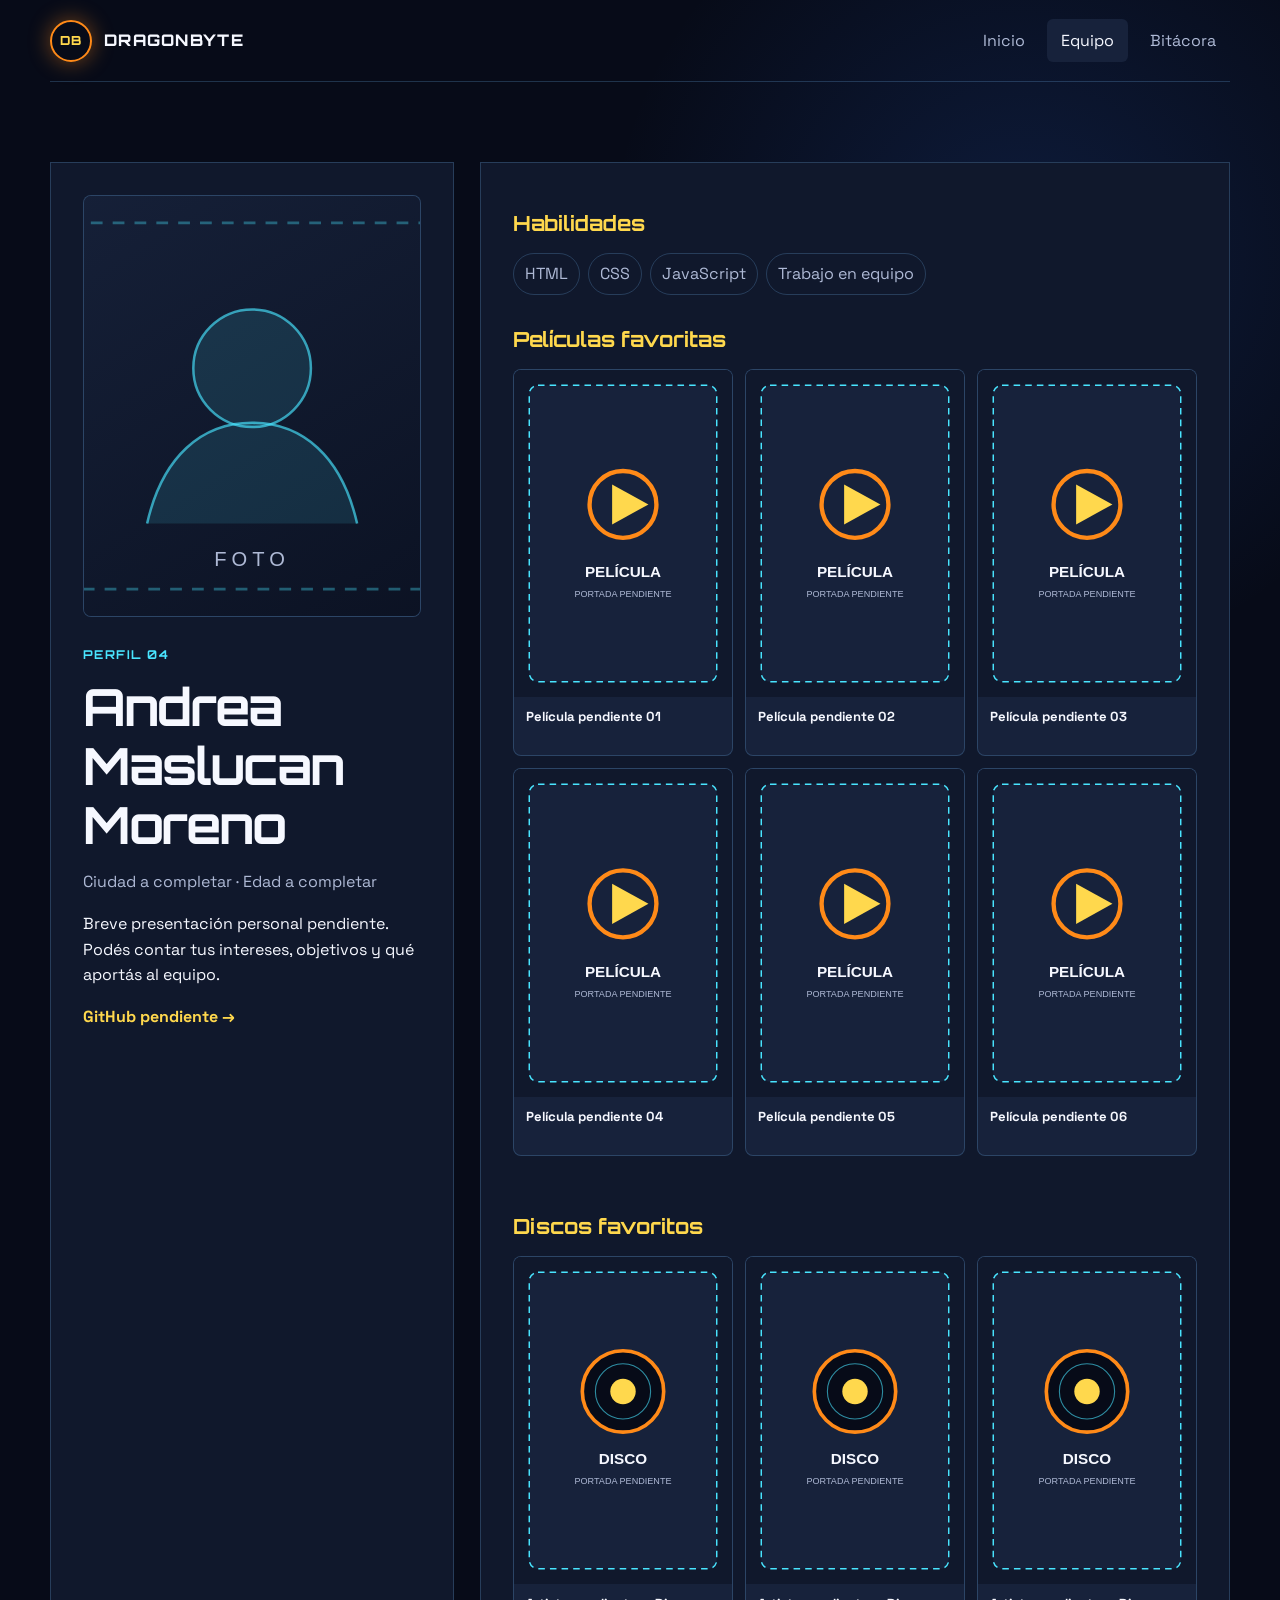
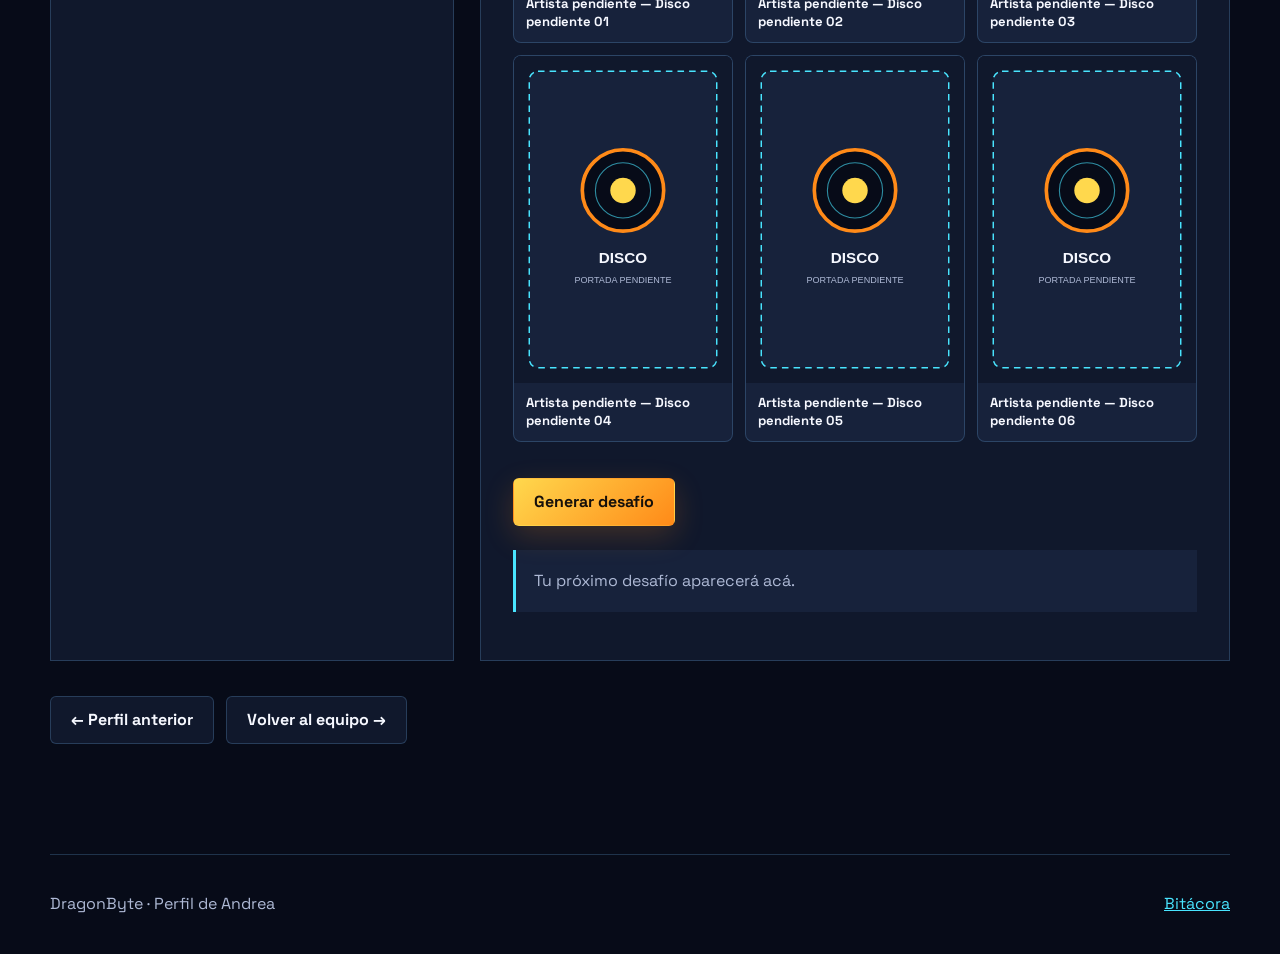
==== andrea-maslucan-moreno.html @ 55ab6094 "unificación de diseño de los perfiles, transformación de fotos de perfil en el index entre foto y av" ====
<!doctype html>
<html lang="es">
  <head>
    <meta charset="UTF-8">
    <meta name="viewport" content="width=device-width, initial-scale=1.0">
    <meta name="description" content="Perfil de Andrea Maslucan Moreno, integrante de DragonByte.">
    <title>DragonByte | Andrea Maslucan Moreno</title>
    <link rel="preconnect" href="https://fonts.googleapis.com">
    <link rel="preconnect" href="https://fonts.gstatic.com" crossorigin>
    <link
      href="https://fonts.googleapis.com/css2?family=Orbitron:wght@500;700;800&family=Space+Grotesk:wght@400;500;600;700&display=swap"
      rel="stylesheet"
    >
    <link rel="stylesheet" href="css/styles.css?v=10">
    <script src="js/main.js" defer></script>
    <script src="js/perfiles.js" defer></script>
  </head>
  <body>
    <header class="site-header">
      <a class="brand" href="index.html">
        <span class="brand-mark">DB</span>
        <span>DRAGONBYTE</span>
      </a>
      <button class="menu-toggle" type="button" aria-expanded="false" aria-controls="main-menu">Menú</button>
      <nav id="main-menu" class="main-nav">
        <a href="index.html">Inicio</a>
        <a class="is-active" href="index.html#equipo">Equipo</a>
        <a href="bitacora.html">Bitácora</a>
      </nav>
    </header>

    <main class="inner-main">
      <div class="profile-shell">
        <section class="profile-card">
          <div class="member-photo profile-photo">
            <img src="img/avatar-placeholder.svg" alt="Foto provisoria de Andrea Maslucan Moreno">
          </div>
          <p class="eyebrow">PERFIL 04</p>
          <h1>Andrea Maslucan Moreno</h1>
          <p class="profile-meta">Ciudad a completar · Edad a completar</p>
          <p>Breve presentación personal pendiente. Podés contar tus intereses, objetivos y qué aportás al equipo.</p>
          <a class="text-link" href="#">GitHub pendiente →</a>
        </section>
        <section class="profile-details">
          <h2>Habilidades</h2>
          <ul class="chip-list">
            <li>HTML</li>
            <li>CSS</li>
            <li>JavaScript</li>
            <li>Trabajo en equipo</li>
          </ul>
          <div class="favorites">
            <div>
              <h2>Películas favoritas</h2>
              <div class="media-grid">
                <article class="media-card">
                  <img src="img/peliculas/placeholder-pelicula.svg" alt="Portada provisoria de la película 01 de Andrea" loading="lazy">
                  <h3>Película pendiente 01</h3>
                </article>
                <article class="media-card">
                  <img src="img/peliculas/placeholder-pelicula.svg" alt="Portada provisoria de la película 02 de Andrea" loading="lazy">
                  <h3>Película pendiente 02</h3>
                </article>
                <article class="media-card">
                  <img src="img/peliculas/placeholder-pelicula.svg" alt="Portada provisoria de la película 03 de Andrea" loading="lazy">
                  <h3>Película pendiente 03</h3>
                </article>
                <article class="media-card">
                  <img src="img/peliculas/placeholder-pelicula.svg" alt="Portada provisoria de la película 04 de Andrea" loading="lazy">
                  <h3>Película pendiente 04</h3>
                </article>
                <article class="media-card">
                  <img src="img/peliculas/placeholder-pelicula.svg" alt="Portada provisoria de la película 05 de Andrea" loading="lazy">
                  <h3>Película pendiente 05</h3>
                </article>
                <article class="media-card">
                  <img src="img/peliculas/placeholder-pelicula.svg" alt="Portada provisoria de la película 06 de Andrea" loading="lazy">
                  <h3>Película pendiente 06</h3>
                </article>
              </div>
            </div>
            <div>
              <h2>Discos favoritos</h2>
              <div class="media-grid">
                <article class="media-card">
                  <img src="img/albums/placeholder-album.svg" alt="Portada provisoria del disco 01 de Andrea" loading="lazy">
                  <h3>Artista pendiente — Disco pendiente 01</h3>
                </article>
                <article class="media-card">
                  <img src="img/albums/placeholder-album.svg" alt="Portada provisoria del disco 02 de Andrea" loading="lazy">
                  <h3>Artista pendiente — Disco pendiente 02</h3>
                </article>
                <article class="media-card">
                  <img src="img/albums/placeholder-album.svg" alt="Portada provisoria del disco 03 de Andrea" loading="lazy">
                  <h3>Artista pendiente — Disco pendiente 03</h3>
                </article>
                <article class="media-card">
                  <img src="img/albums/placeholder-album.svg" alt="Portada provisoria del disco 04 de Andrea" loading="lazy">
                  <h3>Artista pendiente — Disco pendiente 04</h3>
                </article>
                <article class="media-card">
                  <img src="img/albums/placeholder-album.svg" alt="Portada provisoria del disco 05 de Andrea" loading="lazy">
                  <h3>Artista pendiente — Disco pendiente 05</h3>
                </article>
                <article class="media-card">
                  <img src="img/albums/placeholder-album.svg" alt="Portada provisoria del disco 06 de Andrea" loading="lazy">
                  <h3>Artista pendiente — Disco pendiente 06</h3>
                </article>
              </div>
            </div>
          </div>
          <button id="challenge-button" class="button button-primary" type="button">Generar desafío</button>
          <p id="challenge-result" class="challenge" aria-live="polite">Tu próximo desafío aparecerá acá.</p>
        </section>
      </div>
      <div class="page-actions">
        <a class="button button-secondary" href="ignacio-grosman.html">← Perfil anterior</a>
        <a class="button button-secondary" href="index.html#equipo">Volver al equipo →</a>
      </div>
    </main>

    <footer class="site-footer">
      <p>DragonByte · Perfil de Andrea</p>
      <a href="bitacora.html">Bitácora</a>
    </footer>
  </body>
</html>
---- css/styles.css ----
:root {
  --bg: #070b18;
  --surface: #10182c;
  --surface-2: #17223b;
  --text: #f6f8ff;
  --muted: #aeb9d5;
  --orange: #ff8a18;
  --yellow: #ffd84d;
  --cyan: #49e5ff;
  --border: rgba(120, 191, 255, .22);
  --shadow: 0 22px 70px rgba(0, 0, 0, .34);
  --display: "Orbitron", sans-serif;
  --body: "Space Grotesk", sans-serif;
}

* {
  box-sizing: border-box;
}

html {
  scroll-behavior: smooth;
}

body {
  margin: 0;
  min-width: 280px;
  background: radial-gradient(circle at 80% 10%, rgba(44, 104, 223, .18), transparent 26rem), var(--bg);
  color: var(--text);
  font-family: var(--body);
  line-height: 1.6;
}

a {
  color: inherit;
}

button {
  font: inherit;
}

.site-header, .site-footer {
  width: min(1180px, calc(100% - 32px));
  margin: auto;
  display: flex;
  align-items: center;
  justify-content: space-between;
}

.site-header {
  min-height: 82px;
  border-bottom: 1px solid var(--border);
}

.brand {
  display: flex;
  align-items: center;
  gap: 12px;
  color: var(--text);
  font-family: var(--display);
  font-weight: 800;
  text-decoration: none;
  letter-spacing: .08em;
}

.brand-mark {
  display: grid;
  place-items: center;
  width: 42px;
  aspect-ratio: 1;
  border: 2px solid var(--orange);
  border-radius: 50%;
  color: var(--yellow);
  box-shadow: 0 0 22px rgba(255, 138, 24, .45);
  font-size: .78rem;
}

.main-nav {
  display: flex;
  gap: 8px;
}

.main-nav a {
  padding: 9px 14px;
  color: var(--muted);
  text-decoration: none;
  border-radius: 6px;
}

.main-nav a:hover, .main-nav a.is-active {
  color: var(--text);
  background: var(--surface-2);
}

.menu-toggle {
  display: none;
  color: var(--text);
  border: 1px solid var(--border);
  background: var(--surface);
  padding: 8px 12px;
  border-radius: 6px;
}

.hero {
  width: min(1180px, calc(100% - 32px));
  min-height: 650px;
  margin: auto;
  display: grid;
  grid-template-columns: 1.15fr .85fr;
  align-items: center;
  gap: 50px;
}

.eyebrow, .role {
  margin: 0 0 12px;
  color: var(--cyan);
  font-family: var(--display);
  font-size: .76rem;
  font-weight: 700;
  letter-spacing: .12em;
  text-transform: uppercase;
}

h1, h2, h3 {
  font-family: var(--display);
  line-height: 1.15;
}

h1 {
  margin: 0;
  font-size: clamp(2.6rem, 7vw, 5.6rem);
  letter-spacing: -.04em;
}

h1 span {
  color: var(--orange);
  text-shadow: 0 0 32px rgba(255, 138, 24, .35);
}

.hero-lead {
  max-width: 650px;
  margin: 24px 0;
  color: var(--muted);
  font-size: 1.16rem;
}

.hero-actions, .page-actions {
  display: flex;
  flex-wrap: wrap;
  gap: 12px;
  align-items: center;
}

.button {
  display: inline-flex;
  min-height: 48px;
  align-items: center;
  justify-content: center;
  padding: 0 20px;
  border: 1px solid transparent;
  border-radius: 6px;
  font-weight: 700;
  text-decoration: none;
  cursor: pointer;
}

.button-primary {
  color: #16100b;
  background: linear-gradient(135deg, var(--yellow), var(--orange));
  box-shadow: 0 10px 30px rgba(255, 138, 24, .2);
}

.button-secondary {
  color: var(--text);
  border-color: var(--border);
  background: var(--surface);
}

.button:hover {
  transform: translateY(-2px);
}

.power-message {
  min-height: 26px;
  color: var(--muted);
}

.energy-core {
  position: relative;
  display: grid;
  place-items: center;
  width: 100%;
  min-width: 280px;
  max-width: 430px;
  aspect-ratio: 1;
  margin: auto;
  isolation: isolate;
}

.core {
  position: relative;
  z-index: 2;
  display: grid;
  place-items: center;
  width: clamp(132px, 42%, 180px);
  aspect-ratio: 1;
  overflow: hidden;
  border-radius: 50%;
  background:
    radial-gradient(circle at 32% 25%, rgba(255, 255, 225, .9), transparent 8%),
    radial-gradient(circle at 38% 32%, var(--yellow), var(--orange) 52%, #b83e04 82%, #702000);
  color: #361204;
  font-family: var(--display);
  font-size: clamp(2rem, 8vw, 3.75rem);
  font-weight: 800;
  line-height: 1;
  box-shadow:
    inset -16px -18px 30px rgba(104, 25, 0, .26),
    inset 8px 8px 20px rgba(255, 239, 132, .2),
    0 0 24px var(--orange),
    0 0 90px rgba(255, 138, 24, .48);
}

.core::before {
  position: absolute;
  inset: 8%;
  border: 1px solid rgba(255, 225, 104, .28);
  border-radius: 50%;
  background-image:
    linear-gradient(rgba(88, 30, 0, .07) 1px, transparent 1px),
    linear-gradient(90deg, rgba(88, 30, 0, .07) 1px, transparent 1px);
  background-size: 16px 16px;
  content: "";
  mask-image: radial-gradient(circle, #000 45%, transparent 82%);
}

.core::after {
  position: absolute;
  inset: 0;
  border: 2px solid rgba(255, 210, 70, .5);
  border-radius: 50%;
  content: "";
}

.core-label {
  position: relative;
  z-index: 4;
  display: block;
  line-height: 1;
  text-shadow: 0 1px 0 rgba(255, 221, 92, .32);
}

.core-node {
  position: absolute;
  z-index: 3;
  width: 11px;
  height: 11px;
  background: #ffe15b;
  clip-path: polygon(50% 0%, 61% 35%, 98% 35%, 68% 57%, 79% 94%, 50% 72%, 21% 94%, 32% 57%, 2% 35%, 39% 35%);
  filter: drop-shadow(0 0 3px rgba(255, 230, 102, .9));
}

.core-node-one {
  top: 22%;
  left: 50%;
}

.core-node-two {
  top: 38%;
  left: 23%;
}

.core-node-three {
  top: 38%;
  right: 20%;
}

.core-node-four {
  bottom: 20%;
  left: 31%;
}

.core-node-five {
  right: 29%;
  bottom: 18%;
}

.orbit {
  position: absolute;
  border: 1px solid rgba(73, 229, 255, .38);
  border-radius: 50%;
  box-shadow: inset 0 0 18px rgba(73, 229, 255, .035);
  opacity: .65;
}

.orbit-one {
  inset: 12%;
}

.spark {
  position: absolute;
  width: 7px;
  height: 7px;
  border-radius: 50%;
  background: var(--cyan);
  box-shadow: 0 0 15px var(--cyan);
}

.spark-one {
  top: 15%;
  right: 23%;
}

.spark-two {
  bottom: 20%;
  left: 16%;
}

.spark-three {
  top: 50%;
  right: 5%;
}

body.powered .energy-core {
  animation: pulse 1.4s ease-in-out infinite alternate;
}

body.powered {
  --cyan: #91f7ff;
}

.section, .inner-main {
  width: min(1180px, calc(100% - 32px));
  margin: auto;
}

.section {
  padding: 100px 0;
}

.section-heading {
  max-width: 720px;
  margin-bottom: 40px;
}

.section-heading h2, .mission h2, .page-intro h1 {
  margin: 0 0 14px;
  font-size: clamp(2rem, 5vw, 3.5rem);
}

.section-heading > p:last-child, .mission > p, .page-intro > p:last-child {
  color: var(--muted);
}

.team-grid {
  display: grid;
  grid-template-columns: repeat(4, 1fr);
  gap: 18px;
}

.member-card {
  display: flex;
  flex-direction: column;
  height: 100%;
  padding: 24px;
  border: 1px solid var(--border);
  border-radius: 12px;
  background: linear-gradient(145deg, rgba(23, 34, 59, .9), rgba(12, 18, 34, .9));
  box-shadow: var(--shadow);
}

.member-card:hover {
  border-color: var(--orange);
  transform: translateY(-5px);
}

.member-card h3 {
  min-height: 52px;
}

.member-card > p:not(.role) {
  color: var(--muted);
}

.member-card .card-link {
  margin-top: auto;
}

.member-photo {
  position: relative;
  width: 100%;
  aspect-ratio: 4 / 5;
  flex: 0 0 auto;
  margin-bottom: 22px;
  overflow: hidden;
  border: 1px solid var(--border);
  border-radius: 8px;
  background: var(--surface-2);
}

.member-photo img {
  position: absolute;
  inset: 0;
  display: block;
  width: 100%;
  height: 100%;
  object-fit: cover;
  object-position: center;
}

.member-photo-transform {
  padding: 0;
  color: var(--text);
  font: inherit;
  text-align: left;
  cursor: pointer;
  isolation: isolate;
  transition: border-color .25s ease, box-shadow .25s ease, transform .25s ease;
}

.member-photo-transform:hover,
.member-photo-transform:focus-visible {
  border-color: var(--cyan);
  box-shadow: 0 0 0 2px rgba(73, 229, 255, .18), 0 0 28px rgba(73, 229, 255, .18);
  transform: translateY(-2px);
}

.member-photo-transform:focus-visible {
  outline: 2px solid var(--yellow);
  outline-offset: 3px;
}

.member-photo-transform img {
  transition: opacity .55s ease, transform .7s cubic-bezier(.2, .8, .2, 1), filter .55s ease;
}

.member-photo-transform .portrait-base {
  object-position: center 38%;
}

.member-photo-transform .portrait-transformed {
  object-position: center 44%;
  opacity: 0;
  transform: scale(1.08);
  filter: brightness(1.25) saturate(1.2);
}

.member-photo-transform::before,
.member-photo-transform::after {
  position: absolute;
  z-index: 2;
  content: "";
  pointer-events: none;
  opacity: 0;
}

.member-photo-transform::before {
  inset: -18%;
  background:
    radial-gradient(ellipse at center, transparent 45%, rgba(255, 216, 77, .24) 58%, transparent 72%),
    conic-gradient(from 20deg, transparent, rgba(73, 229, 255, .38), transparent 18%, rgba(255, 138, 24, .5), transparent 38%);
  mix-blend-mode: screen;
}

.member-photo-transform::after {
  inset: 0;
  border: 2px solid rgba(255, 216, 77, .8);
  box-shadow: inset 0 0 24px rgba(255, 216, 77, .42), 0 0 24px rgba(255, 138, 24, .52);
}

.member-photo-transform.is-transformed .portrait-base {
  opacity: 0;
  transform: scale(.96);
}

.member-photo-transform.is-transformed .portrait-transformed {
  opacity: 1;
  transform: scale(1);
  filter: none;
}

.member-photo-transform.is-transformed::before {
  opacity: 1;
  animation: aura-flow 2.8s linear infinite;
}

.member-photo-transform.is-transformed::after {
  opacity: 1;
  animation: aura-pulse 1.35s ease-in-out infinite alternate;
}

.transform-hint {
  position: absolute;
  right: 10px;
  bottom: 10px;
  z-index: 3;
  padding: 5px 9px;
  border: 1px solid rgba(73, 229, 255, .6);
  border-radius: 999px;
  background: rgba(7, 11, 24, .82);
  color: var(--cyan);
  font: 700 .66rem var(--display);
  letter-spacing: .04em;
  text-transform: uppercase;
  backdrop-filter: blur(5px);
}

.avatar {
  display: grid;
  place-items: center;
  width: 74px;
  aspect-ratio: 1;
  margin-bottom: 22px;
  border: 1px solid var(--cyan);
  border-radius: 50%;
  background: rgba(73, 229, 255, .08);
  color: var(--cyan);
  font: 700 1.25rem var(--display);
}

.card-link, .text-link {
  color: var(--yellow);
  font-weight: 700;
  text-decoration: none;
}

.mission {
  margin-bottom: 100px;
  padding: 54px;
  border-left: 4px solid var(--orange);
  background: var(--surface);
}

.mission p {
  max-width: 760px;
}

.site-footer {
  min-height: 100px;
  border-top: 1px solid var(--border);
  color: var(--muted);
}

.site-footer a {
  color: var(--cyan);
}

.inner-main {
  padding: 80px 0 110px;
}

.page-intro {
  max-width: 850px;
  margin-bottom: 65px;
}

.timeline {
  display: grid;
  gap: 22px;
}

.log-entry {
  display: grid;
  grid-template-columns: 110px 1fr;
  gap: 24px;
  padding: 30px;
  border: 1px solid var(--border);
  background: var(--surface);
}

.log-entry h2 {
  margin-top: 0;
}

.log-entry h3 {
  color: var(--yellow);
  font-size: .95rem;
}

.log-entry p {
  color: var(--muted);
}

.log-date span {
  display: block;
  color: var(--orange);
  font: 800 2.5rem var(--display);
}

.log-date small {
  color: var(--cyan);
}

.is-placeholder {
  opacity: .68;
}

.page-actions {
  margin-top: 35px;
}

.profile-shell {
  display: grid;
  grid-template-columns: .7fr 1.3fr;
  gap: 26px;
}

.profile-card, .profile-details {
  padding: 32px;
  border: 1px solid var(--border);
  background: var(--surface);
}

.profile-card .profile-photo {
  margin-bottom: 28px;
}

.profile-card .profile-photo-glaucia {
  aspect-ratio: 3 / 4;
}

.profile-photo-glaucia img {
  object-position: center top;
}

.profile-card h1 {
  font-size: clamp(2rem, 4vw, 3.4rem);
}

.profile-meta {
  color: var(--muted);
}

.profile-details h2 {
  font-size: 1.3rem;
  color: var(--yellow);
}

.chip-list {
  display: flex;
  flex-wrap: wrap;
  gap: 8px;
  padding: 0;
  list-style: none;
}

.chip-list li {
  padding: 7px 11px;
  border: 1px solid var(--border);
  border-radius: 999px;
  color: var(--muted);
}

.favorites {
  display: grid;
  grid-template-columns: 1fr;
  gap: 42px;
}

.favorites ul {
  color: var(--muted);
  padding-left: 20px;
}

.media-grid {
  display: grid;
  grid-template-columns: repeat(3, minmax(0, 1fr));
  gap: 12px;
}

.profile-details #challenge-button {
  margin-top: 36px;
}

.media-card {
  overflow: hidden;
  border: 1px solid var(--border);
  border-radius: 8px;
  background: var(--surface-2);
}

.media-card img {
  display: block;
  width: 100%;
  aspect-ratio: 2 / 3;
  object-fit: cover;
  background: var(--surface);
}

.media-card h3 {
  min-height: 58px;
  margin: 0;
  padding: 11px 12px;
  color: var(--text);
  font-family: var(--body);
  font-size: .82rem;
  line-height: 1.35;
}

.challenge {
  margin-top: 24px;
  padding: 18px;
  border-left: 3px solid var(--cyan);
  background: var(--surface-2);
  color: var(--muted);
}

@keyframes pulse {
  to {
    filter: brightness(1.2);
    transform: scale(1.025);
  }
}

@keyframes aura-flow {
  to {
    transform: rotate(1turn) scale(1.05);
  }
}

@keyframes aura-pulse {
  to {
    border-color: var(--cyan);
    box-shadow: inset 0 0 34px rgba(73, 229, 255, .4), 0 0 32px rgba(255, 216, 77, .62);
  }
}

@media (max-width: 1200px) {
  .team-grid {
    grid-template-columns: repeat(2, 1fr);
  }
}

@media (max-width: 900px) {
  .hero {
    min-height: auto;
    grid-template-columns: 1fr;
    padding: 80px 0;
  }
  .energy-core {
    width: min(78vw, 360px);
    min-width: 0;
  }
  .profile-shell {
    grid-template-columns: 1fr;
  }
}

@media (max-width: 600px) {
  .menu-toggle {
    display: block;
  }
  .main-nav {
    position: absolute;
    top: 72px;
    right: 16px;
    z-index: 4;
    display: none;
    min-width: 180px;
    padding: 10px;
    border: 1px solid var(--border);
    background: var(--surface);
    box-shadow: var(--shadow);
  }
  .main-nav.is-open {
    display: grid;
  }
  .team-grid, .favorites {
    grid-template-columns: 1fr;
  }

  .media-grid {
    grid-template-columns: repeat(2, minmax(0, 1fr));
  }
  .mission {
    padding: 32px 24px;
  }
  .log-entry {
    grid-template-columns: 1fr;
  }
  .site-footer {
    align-items: flex-start;
    flex-direction: column;
    justify-content: center;
  }
  .brand {
    font-size: .9rem;
  }
}

@media (max-width: 400px) {
  .site-header, .site-footer, .hero, .section, .inner-main {
    width: min(100% - 22px, 1180px);
  }
  .hero {
    padding: 55px 0;
  }
  .section {
    padding: 70px 0;
  }
  .hero-actions .button {
    width: 100%;
  }
  .member-card, .profile-card, .profile-details {
    padding: 22px;
  }

  .media-grid {
    grid-template-columns: 1fr;
  }
}

@media (prefers-reduced-motion: reduce) {
  html {
    scroll-behavior: auto;
  }
  *, *::before, *::after {
    animation: none !important;
    transition: none !important;
  }
}
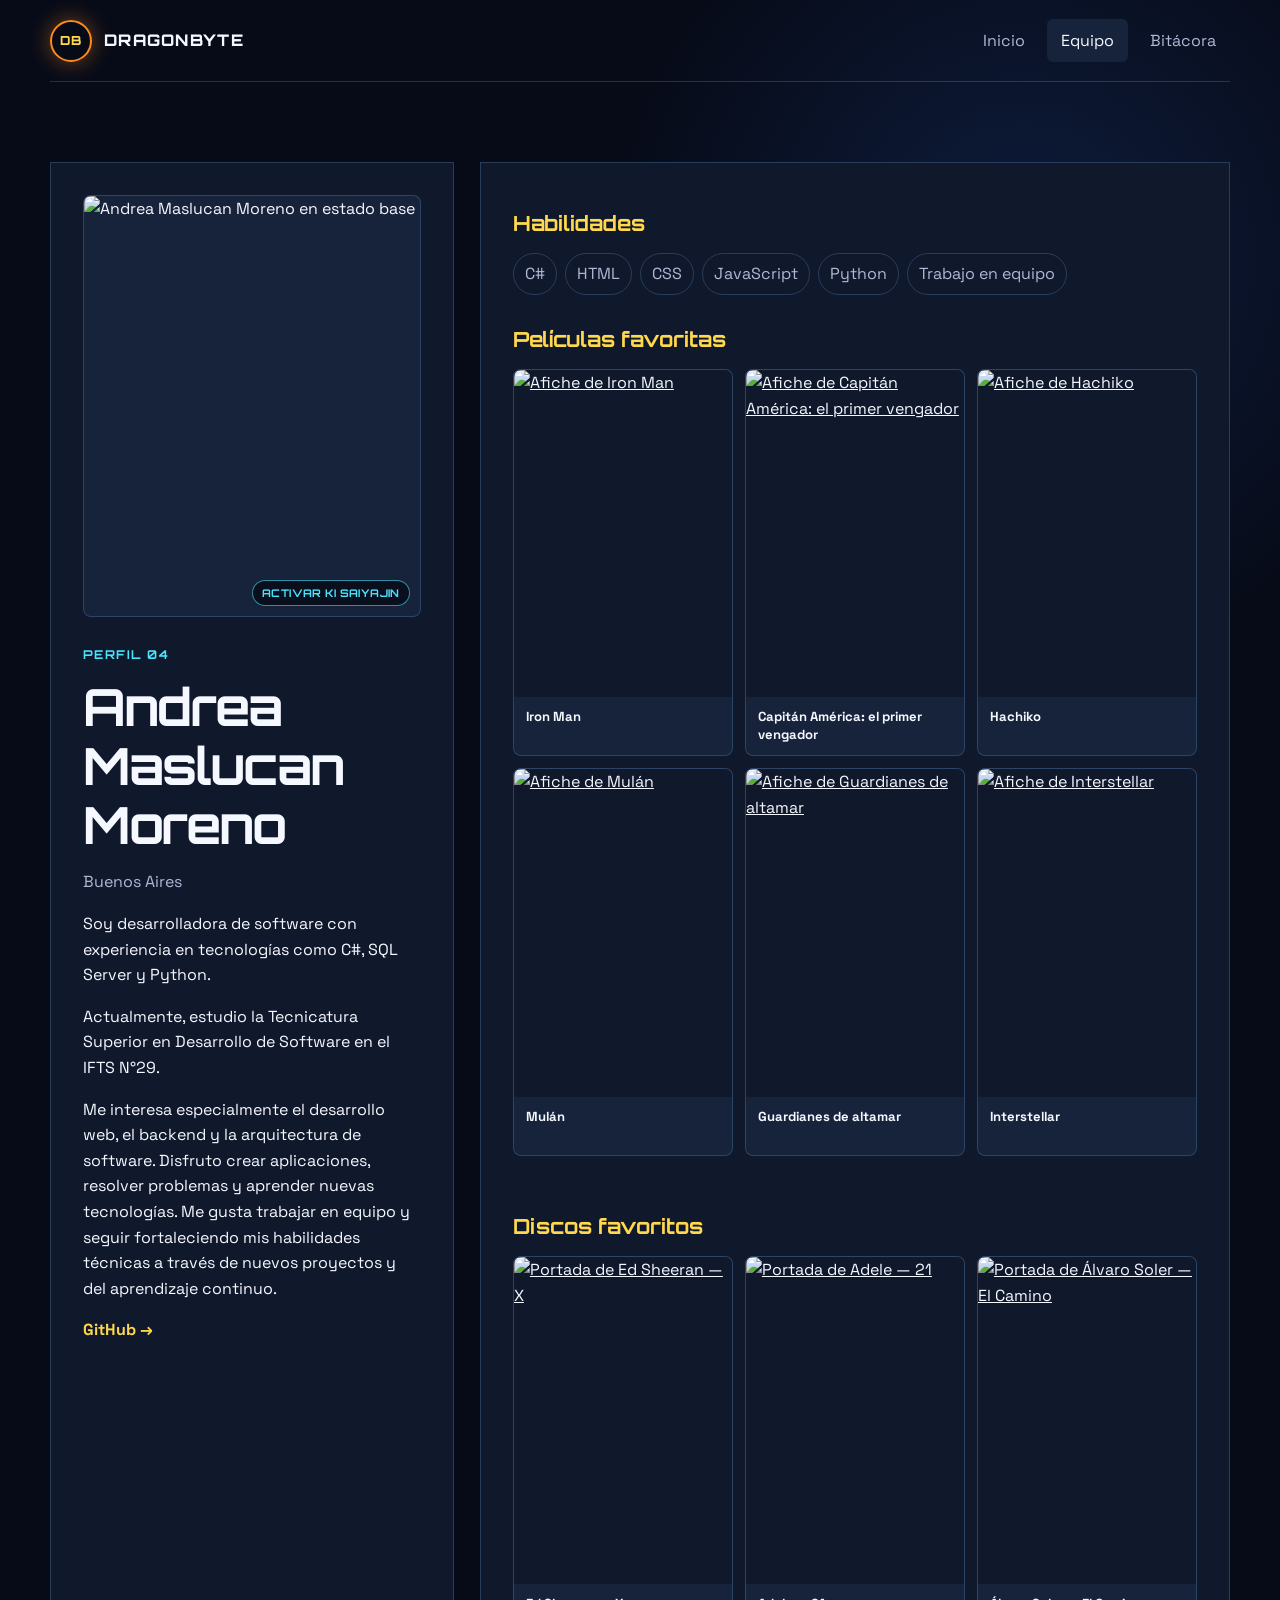
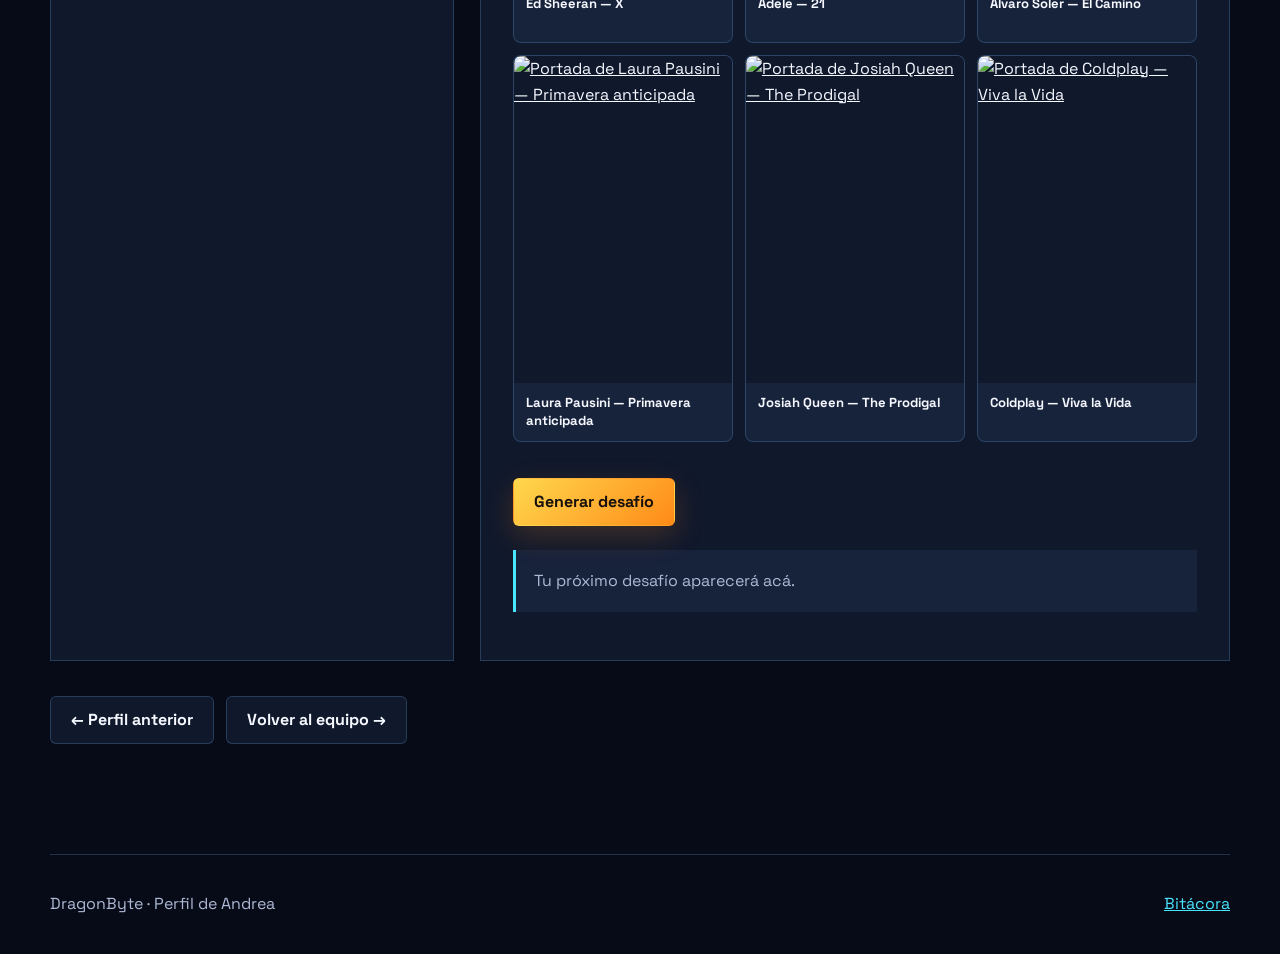
==== commit f0ea76a2: "actualizar perfil con descripcion, peliculas y discos" ====
--- a/andrea-maslucan-moreno.html
+++ b/andrea-maslucan-moreno.html
@@ -11,7 +11,7 @@
       href="https://fonts.googleapis.com/css2?family=Orbitron:wght@500;700;800&family=Space+Grotesk:wght@400;500;600;700&display=swap"
       rel="stylesheet"
     >
-    <link rel="stylesheet" href="css/styles.css?v=10">
+    <link rel="stylesheet" href="css/styles.css?v=11">
     <script src="js/main.js" defer></script>
     <script src="js/perfiles.js" defer></script>
   </head>
@@ -32,79 +32,102 @@
     <main class="inner-main">
       <div class="profile-shell">
         <section class="profile-card">
-          <div class="member-photo profile-photo">
-            <img src="img/avatar-placeholder.svg" alt="Foto provisoria de Andrea Maslucan Moreno">
-          </div>
+          <button
+            class="member-photo member-photo-transform profile-photo"
+            type="button"
+            data-member-name="Andrea"
+            aria-pressed="false"
+            aria-label="Activar ki saiyajin de Andrea"
+          >
+            <img
+              class="portrait-base"
+              src="img/andrea-normal.jpg"
+              alt="Andrea Maslucan Moreno en estado base"
+            >
+            <img
+              class="portrait-transformed"
+              src="img/andrea-anime.jpeg"
+              alt=""
+              aria-hidden="true"
+            >
+            <span class="transform-hint" aria-hidden="true">Activar ki saiyajin</span>
+          </button>
           <p class="eyebrow">PERFIL 04</p>
           <h1>Andrea Maslucan Moreno</h1>
-          <p class="profile-meta">Ciudad a completar · Edad a completar</p>
-          <p>Breve presentación personal pendiente. Podés contar tus intereses, objetivos y qué aportás al equipo.</p>
-          <a class="text-link" href="#">GitHub pendiente →</a>
+          <p class="profile-meta">Buenos Aires</p>
+          <p>Soy desarrolladora de software con experiencia en tecnologías como C#, SQL Server y Python.</p>
+          <p>Actualmente, estudio la Tecnicatura Superior en Desarrollo de Software en el IFTS N°29.</p>
+          <p>Me interesa especialmente el desarrollo web, el backend y la arquitectura de software. Disfruto crear aplicaciones, resolver problemas y aprender nuevas tecnologías. Me gusta trabajar en equipo y seguir fortaleciendo mis habilidades técnicas a través de nuevos proyectos y del aprendizaje continuo.</p>
+          <a class="text-link" href="https://github.com/andreamm-lab">GitHub →</a>
         </section>
         <section class="profile-details">
           <h2>Habilidades</h2>
           <ul class="chip-list">
+            <li>C#</li>
             <li>HTML</li>
             <li>CSS</li>
             <li>JavaScript</li>
+            <li>Python</li>
             <li>Trabajo en equipo</li>
           </ul>
           <div class="favorites">
             <div>
+              <!-- Afiches obtenidos mediante la API PageImages de Wikipedia. -->
               <h2>Películas favoritas</h2>
               <div class="media-grid">
                 <article class="media-card">
-                  <img src="img/peliculas/placeholder-pelicula.svg" alt="Portada provisoria de la película 01 de Andrea" loading="lazy">
-                  <h3>Película pendiente 01</h3>
+                  <a href="https://en.wikipedia.org/?curid=5676692"><img src="https://upload.wikimedia.org/wikipedia/en/0/02/Iron_Man_%282008_film%29_poster.jpg?utm_source=en.wikipedia.org&amp;utm_campaign=api&amp;utm_content=original" alt="Afiche de Iron Man" loading="lazy"></a>
+                  <h3>Iron Man</h3>
                 </article>
                 <article class="media-card">
-                  <img src="img/peliculas/placeholder-pelicula.svg" alt="Portada provisoria de la película 02 de Andrea" loading="lazy">
-                  <h3>Película pendiente 02</h3>
+                  <a href="https://en.wikipedia.org/?curid=26999426"><img src="https://upload.wikimedia.org/wikipedia/en/3/37/Captain_America_The_First_Avenger_poster.jpg?utm_source=en.wikipedia.org&amp;utm_campaign=api&amp;utm_content=original" alt="Afiche de Capitán América: el primer vengador" loading="lazy"></a>
+                  <h3>Capitán América: el primer vengador</h3>
                 </article>
                 <article class="media-card">
-                  <img src="img/peliculas/placeholder-pelicula.svg" alt="Portada provisoria de la película 03 de Andrea" loading="lazy">
-                  <h3>Película pendiente 03</h3>
+                  <a href="https://en.wikipedia.org/?curid=18571859"><img src="https://upload.wikimedia.org/wikipedia/en/b/be/Hachi_poster.jpg?utm_source=en.wikipedia.org&amp;utm_campaign=api&amp;utm_content=original" alt="Afiche de Hachiko" loading="lazy"></a>
+                  <h3>Hachiko</h3>
                 </article>
                 <article class="media-card">
-                  <img src="img/peliculas/placeholder-pelicula.svg" alt="Portada provisoria de la película 04 de Andrea" loading="lazy">
-                  <h3>Película pendiente 04</h3>
+                  <a href="https://en.wikipedia.org/?curid=55720"><img src="https://upload.wikimedia.org/wikipedia/en/a/a3/Movie_poster_mulan.JPG?utm_source=en.wikipedia.org&amp;utm_campaign=api&amp;utm_content=original" alt="Afiche de Mulán" loading="lazy"></a>
+                  <h3>Mulán</h3>
                 </article>
                 <article class="media-card">
-                  <img src="img/peliculas/placeholder-pelicula.svg" alt="Portada provisoria de la película 05 de Andrea" loading="lazy">
-                  <h3>Película pendiente 05</h3>
+                  <a href="https://en.wikipedia.org/?curid=3037944"><img src="https://upload.wikimedia.org/wikipedia/en/a/a6/The_Guardian_%282006_film%29_promotional_poster.jpg?utm_source=en.wikipedia.org&amp;utm_campaign=api&amp;utm_content=original" alt="Afiche de Guardianes de altamar" loading="lazy"></a>
+                  <h3>Guardianes de altamar</h3>
                 </article>
                 <article class="media-card">
-                  <img src="img/peliculas/placeholder-pelicula.svg" alt="Portada provisoria de la película 06 de Andrea" loading="lazy">
-                  <h3>Película pendiente 06</h3>
+                  <a href="https://en.wikipedia.org/?curid=6009939"><img src="https://upload.wikimedia.org/wikipedia/en/b/bc/Interstellar_film_poster.jpg?utm_source=en.wikipedia.org&amp;utm_campaign=api&amp;utm_content=original" alt="Afiche de Interstellar" loading="lazy"></a>
+                  <h3>Interstellar</h3>
                 </article>
               </div>
             </div>
             <div>
+              <!-- Portadas obtenidas mediante iTunes Search API; enlazan al álbum original. -->
               <h2>Discos favoritos</h2>
-              <div class="media-grid">
+              <div class="media-grid media-grid-albums">
                 <article class="media-card">
-                  <img src="img/albums/placeholder-album.svg" alt="Portada provisoria del disco 01 de Andrea" loading="lazy">
-                  <h3>Artista pendiente — Disco pendiente 01</h3>
+                  <a href="https://music.apple.com/us/album/x/858518077?uo=4"><img src="https://is1-ssl.mzstatic.com/image/thumb/Music2/v4/b0/75/ec/b075ec42-a102-cde1-132b-9cddbc0d3496/825646285891.jpg/600x600bb.jpg" alt="Portada de Ed Sheeran — X" loading="lazy"></a>
+                  <h3>Ed Sheeran — X</h3>
                 </article>
                 <article class="media-card">
-                  <img src="img/albums/placeholder-album.svg" alt="Portada provisoria del disco 02 de Andrea" loading="lazy">
-                  <h3>Artista pendiente — Disco pendiente 02</h3>
+                  <a href="https://music.apple.com/us/album/21/1544491232?uo=4"><img src="https://is1-ssl.mzstatic.com/image/thumb/Music221/v4/eb/ca/25/ebca2596-cd1e-b295-91a3-771c868d0a79/191404113868.png/600x600bb.jpg" alt="Portada de Adele — 21" loading="lazy"></a>
+                  <h3>Adele — 21</h3>
                 </article>
                 <article class="media-card">
-                  <img src="img/albums/placeholder-album.svg" alt="Portada provisoria del disco 03 de Andrea" loading="lazy">
-                  <h3>Artista pendiente — Disco pendiente 03</h3>
+                  <a href="https://music.apple.com/us/album/el-camino/1800537459?uo=4"><img src="https://is1-ssl.mzstatic.com/image/thumb/Music221/v4/97/10/1b/97101b83-5325-3272-2208-601ebfe71f4e/196872960501.jpg/600x600bb.jpg" alt="Portada de Álvaro Soler — El Camino" loading="lazy"></a>
+                  <h3>Álvaro Soler — El Camino</h3>
                 </article>
                 <article class="media-card">
-                  <img src="img/albums/placeholder-album.svg" alt="Portada provisoria del disco 04 de Andrea" loading="lazy">
-                  <h3>Artista pendiente — Disco pendiente 04</h3>
+                  <a href="https://music.apple.com/us/album/primavera-anticipada/315381089?uo=4"><img src="https://is1-ssl.mzstatic.com/image/thumb/Music/29/2e/3e/mzi.llgckzrr.jpg/600x600bb.jpg" alt="Portada de Laura Pausini — Primavera anticipada" loading="lazy"></a>
+                  <h3>Laura Pausini — Primavera anticipada</h3>
                 </article>
                 <article class="media-card">
-                  <img src="img/albums/placeholder-album.svg" alt="Portada provisoria del disco 05 de Andrea" loading="lazy">
-                  <h3>Artista pendiente — Disco pendiente 05</h3>
+                  <a href="https://music.apple.com/us/album/the-prodigal/1744840372?uo=4"><img src="https://is1-ssl.mzstatic.com/image/thumb/Music221/v4/c9/74/85/c97485f6-26db-f7d2-483e-f80a1f454a36/artwork.jpg/600x600bb.jpg" alt="Portada de Josiah Queen — The Prodigal" loading="lazy"></a>
+                  <h3>Josiah Queen — The Prodigal</h3>
                 </article>
                 <article class="media-card">
-                  <img src="img/albums/placeholder-album.svg" alt="Portada provisoria del disco 06 de Andrea" loading="lazy">
-                  <h3>Artista pendiente — Disco pendiente 06</h3>
+                  <a href="https://music.apple.com/us/album/viva-la-vida-or-death-and-all-his-friends/1122773394?uo=4"><img src="https://is1-ssl.mzstatic.com/image/thumb/Music115/v4/52/aa/85/52aa851f-15b7-6322-f91f-df84b15b7b19/190295978044.jpg/600x600bb.jpg" alt="Portada de Coldplay — Viva la Vida" loading="lazy"></a>
+                  <h3>Coldplay — Viva la Vida</h3>
                 </article>
               </div>
             </div>
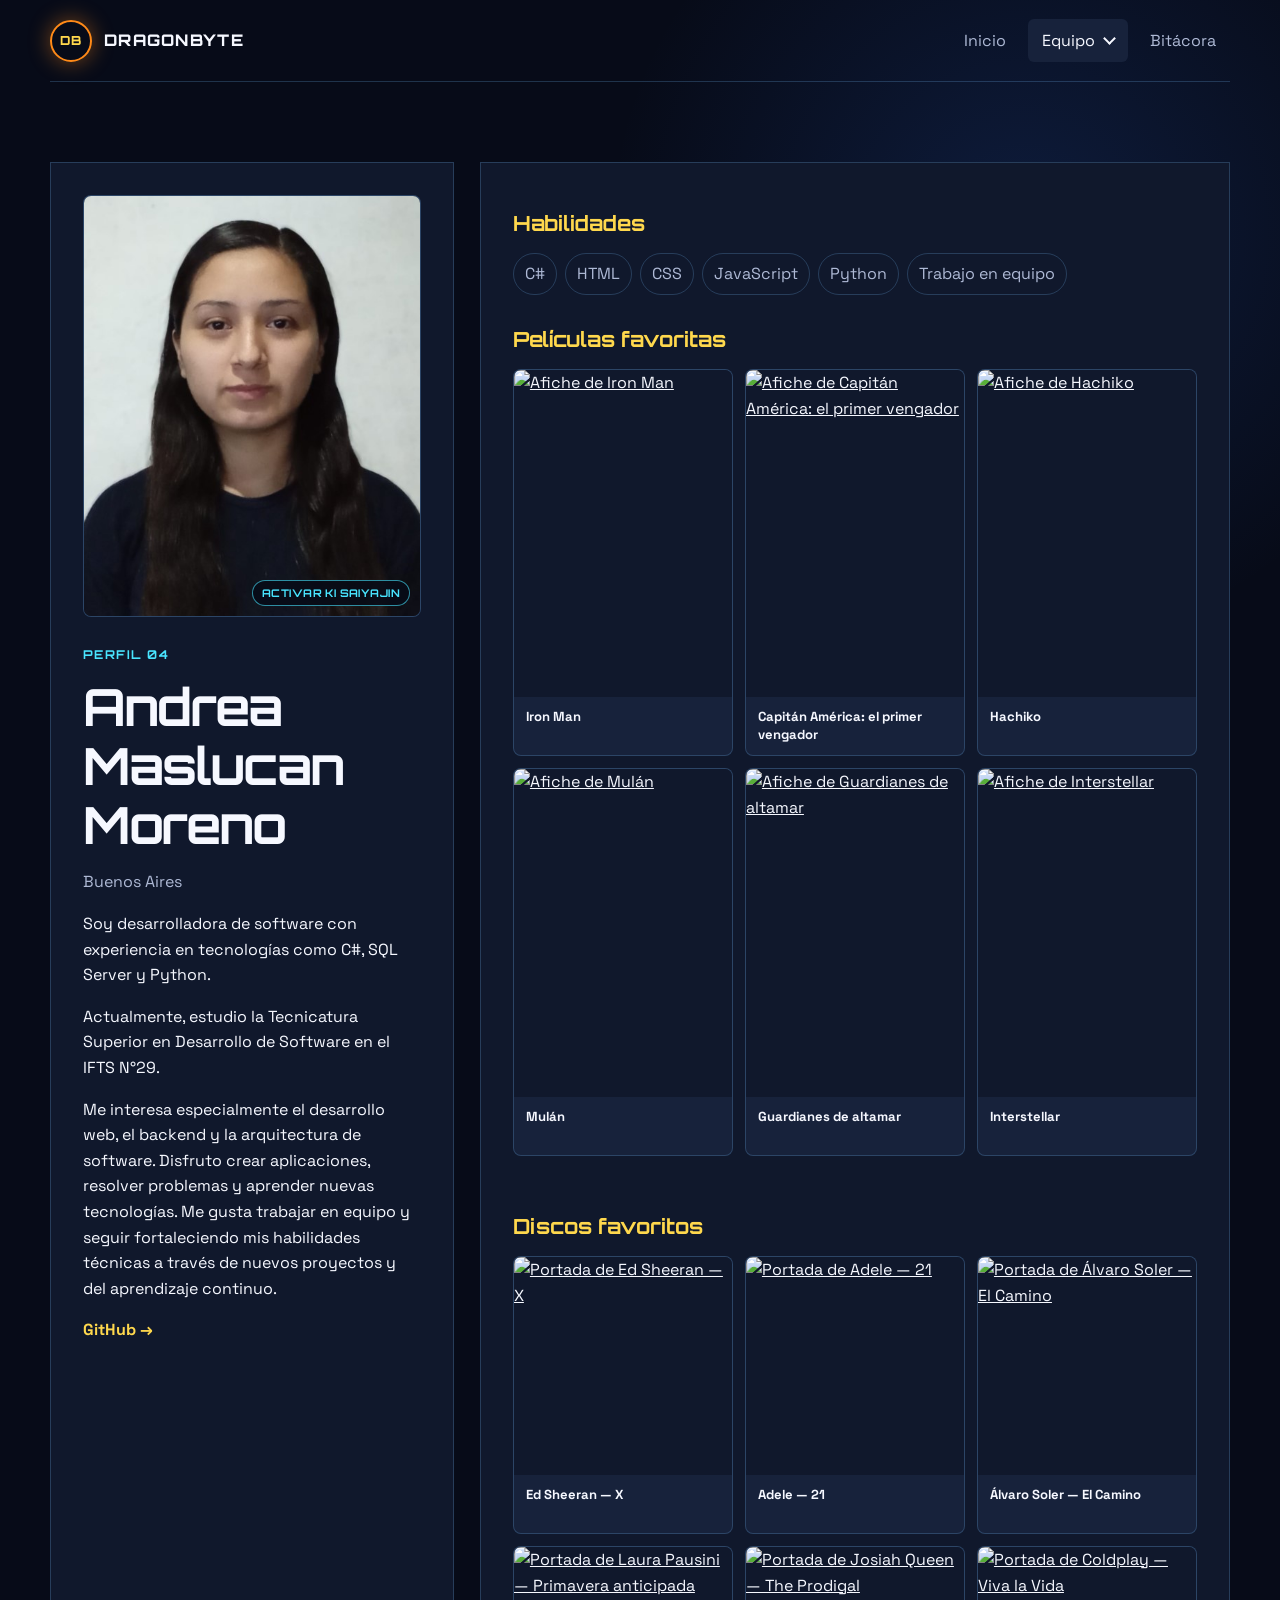
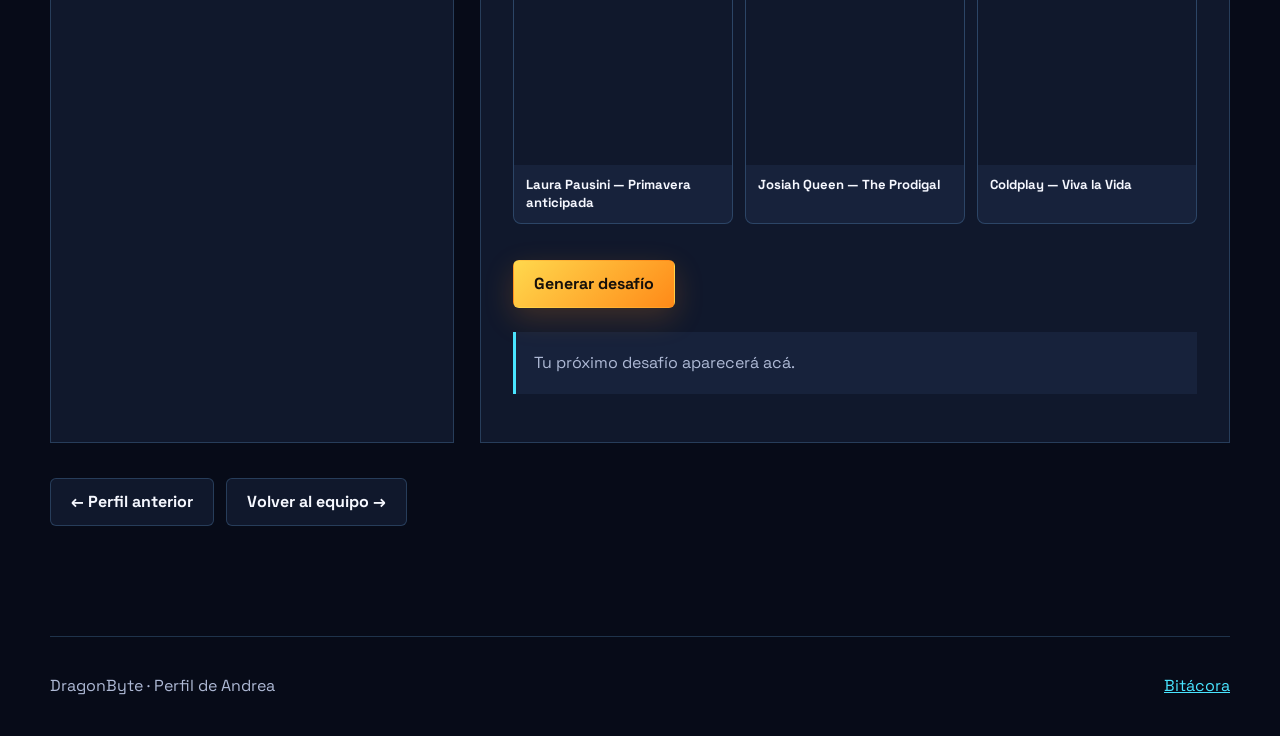
==== commit 5052a10d: "modificar hover de header y agregar menu desplegable" ====
--- a/andrea-maslucan-moreno.html
+++ b/andrea-maslucan-moreno.html
@@ -11,8 +11,8 @@
       href="https://fonts.googleapis.com/css2?family=Orbitron:wght@500;700;800&family=Space+Grotesk:wght@400;500;600;700&display=swap"
       rel="stylesheet"
     >
-    <link rel="stylesheet" href="css/styles.css?v=11">
-    <script src="js/main.js" defer></script>
+    <link rel="stylesheet" href="css/styles.css?v=14">
+    <script src="js/main.js?v=7" defer></script>
     <script src="js/perfiles.js" defer></script>
   </head>
   <body>
@@ -24,7 +24,16 @@
       <button class="menu-toggle" type="button" aria-expanded="false" aria-controls="main-menu">Menú</button>
       <nav id="main-menu" class="main-nav">
         <a href="index.html">Inicio</a>
-        <a class="is-active" href="index.html#equipo">Equipo</a>
+        <details class="nav-dropdown">
+          <summary class="nav-dropdown-toggle is-active">Equipo</summary>
+          <ul class="nav-submenu">
+            <li><a href="index.html#equipo">Ver equipo</a></li>
+            <li><a href="sebastian-fernandez.html">Sebastián Fernández</a></li>
+            <li><a href="glaucia-ferreira.html">Glaucia Ferreira</a></li>
+            <li><a href="ignacio-grosman.html">Ignacio Grosman</a></li>
+            <li><a class="is-active" aria-current="page" href="andrea-maslucan-moreno.html">Andrea Maslucan Moreno</a></li>
+          </ul>
+        </details>
         <a href="bitacora.html">Bitácora</a>
       </nav>
     </header>
--- a/css/styles.css
+++ b/css/styles.css
@@ -47,6 +47,8 @@
 }
 
 .site-header {
+  position: relative;
+  z-index: 5;
   min-height: 82px;
   border-bottom: 1px solid var(--border);
 }
@@ -79,16 +81,74 @@
   gap: 8px;
 }
 
-.main-nav a {
+.main-nav a, .nav-dropdown-toggle {
+  display: block;
   padding: 9px 14px;
   color: var(--muted);
   text-decoration: none;
   border-radius: 6px;
-}
-
-.main-nav a:hover, .main-nav a.is-active {
+  transition: color .2s ease, background-color .2s ease;
+}
+
+.main-nav .is-active {
   color: var(--text);
   background: var(--surface-2);
+}
+
+.main-nav a:hover, .main-nav a:focus-visible,
+.nav-dropdown-toggle:hover, .nav-dropdown-toggle:focus-visible,
+.nav-dropdown[open] > .nav-dropdown-toggle {
+  color: var(--orange);
+  background: var(--surface-2);
+}
+
+.main-nav a:focus-visible, .nav-dropdown-toggle:focus-visible {
+  outline: 2px solid var(--orange);
+  outline-offset: 2px;
+}
+
+.nav-dropdown {
+  position: relative;
+}
+
+.nav-dropdown-toggle {
+  display: flex;
+  align-items: center;
+  justify-content: space-between;
+  gap: 10px;
+  list-style: none;
+  cursor: pointer;
+}
+
+.nav-dropdown-toggle::-webkit-details-marker {
+  display: none;
+}
+
+.nav-dropdown-toggle::after {
+  width: 7px;
+  height: 7px;
+  border-right: 2px solid currentColor;
+  border-bottom: 2px solid currentColor;
+  content: "";
+  transform: translateY(-2px) rotate(45deg);
+}
+
+.nav-dropdown[open] > .nav-dropdown-toggle::after {
+  transform: translateY(2px) rotate(225deg);
+}
+
+.nav-submenu {
+  position: absolute;
+  top: calc(100% + 8px);
+  right: 0;
+  width: 260px;
+  margin: 0;
+  padding: 8px;
+  list-style: none;
+  border: 1px solid var(--border);
+  border-radius: 8px;
+  background: var(--surface);
+  box-shadow: var(--shadow);
 }
 
 .menu-toggle {
@@ -100,7 +160,13 @@
   border-radius: 6px;
 }
 
+.menu-toggle:hover, .menu-toggle:focus-visible {
+  color: var(--orange);
+}
+
 .hero {
+  position: relative;
+  isolation: isolate;
   width: min(1180px, calc(100% - 32px));
   min-height: 650px;
   margin: auto;
@@ -108,6 +174,11 @@
   grid-template-columns: 1.15fr .85fr;
   align-items: center;
   gap: 50px;
+}
+
+.hero-copy {
+  position: relative;
+  z-index: 2;
 }
 
 .eyebrow, .role {
@@ -186,6 +257,7 @@
 
 .energy-core {
   position: relative;
+  z-index: 1;
   display: grid;
   place-items: center;
   width: 100%;
@@ -194,6 +266,7 @@
   aspect-ratio: 1;
   margin: auto;
   isolation: isolate;
+  pointer-events: none;
 }
 
 .core {
@@ -320,8 +393,117 @@
   right: 5%;
 }
 
+body:not(.powered) .energy-core {
+  animation: pulse 1.4s ease-in-out infinite alternate;
+}
+
 body.powered .energy-core {
-  animation: pulse 1.4s ease-in-out infinite alternate;
+  transform: translate(var(--flight-home-x, 0px), var(--flight-home-y, 0px)) scale(var(--flight-scale, 1));
+  animation: hero-flight 18s ease-in-out infinite;
+  will-change: transform;
+}
+
+body.powered .hero-copy :is(h1, h1 span, p) {
+  text-shadow: 0 2px 4px var(--bg), 0 0 12px var(--bg);
+}
+
+.power-aura {
+  position: absolute;
+  z-index: 1;
+  inset: 0;
+  display: none;
+  pointer-events: none;
+}
+
+body.powered .power-aura {
+  display: block;
+}
+
+.power-aura::before, .power-aura::after {
+  position: absolute;
+  border-radius: 50%;
+  content: "";
+}
+
+.power-aura::before {
+  inset: 8%;
+  background: radial-gradient(ellipse, rgba(255, 246, 178, .6) 15%, rgba(255, 174, 24, .36) 35%, rgba(255, 72, 0, .16) 52%, transparent 70%);
+}
+
+.power-aura::after {
+  inset: 24%;
+  border: 2px solid rgba(255, 235, 151, .7);
+  box-shadow: 0 0 18px rgba(255, 138, 24, .5), inset 0 0 14px rgba(255, 216, 77, .4);
+  animation: power-wave 1.8s ease-out infinite;
+}
+
+.power-flames {
+  position: absolute;
+  inset: 0;
+  width: 100%;
+  height: 100%;
+  overflow: visible;
+  filter: drop-shadow(0 0 6px rgba(255, 180, 40, .85)) drop-shadow(0 0 16px rgba(255, 83, 0, .6));
+}
+
+.flame {
+  transform-box: fill-box;
+  transform-origin: 50% 90%;
+  animation: flame-surge 1.1s ease-in-out infinite alternate;
+}
+
+.flame-inner {
+  animation-duration: .8s;
+  animation-delay: -.4s;
+  animation-direction: alternate-reverse;
+}
+
+.flame-highlight {
+  animation-duration: 1.3s;
+  animation-delay: -.6s;
+}
+
+.power-ember {
+  position: absolute;
+  left: 24%;
+  top: 48%;
+  width: 4px;
+  height: 12px;
+  border-radius: 50%;
+  background: #fff3b0;
+  box-shadow: 0 0 7px var(--yellow), 0 0 15px var(--orange);
+  --ember-drift: -12px;
+  animation: ember-rise 1.6s ease-out infinite;
+}
+
+.power-ember:nth-of-type(2) {
+  left: 72%;
+  top: 44%;
+  --ember-drift: 16px;
+  animation-delay: -.7s;
+}
+
+.power-ember:nth-of-type(3) {
+  left: 42%;
+  top: 25%;
+  --ember-drift: -8px;
+  animation-delay: -1.2s;
+}
+
+.power-ember:nth-of-type(4) {
+  left: 64%;
+  top: 29%;
+  --ember-drift: 10px;
+  animation-delay: -.3s;
+}
+
+body.powered .core {
+  box-shadow:
+    inset -16px -18px 30px rgba(104, 25, 0, .26),
+    inset 8px 8px 20px rgba(255, 239, 132, .35),
+    0 0 12px #fff3b0,
+    0 0 38px var(--yellow),
+    0 0 85px rgba(255, 102, 0, .7);
 }
 
 body.powered {
@@ -686,6 +868,11 @@
   background: var(--surface);
 }
 
+.media-grid-albums .media-card img {
+  aspect-ratio: 1;
+  object-fit: contain;
+}
+
 .media-card h3 {
   min-height: 58px;
   margin: 0;
@@ -711,6 +898,60 @@
   }
 }
 
+@keyframes hero-flight {
+  0%, 100% {
+    transform: translate(var(--flight-home-x, 0px), var(--flight-home-y, 0px)) scale(var(--flight-scale, 1));
+  }
+  20% {
+    transform: translate(var(--flight-left, 0px), var(--flight-top, 0px)) scale(var(--flight-scale, 1));
+  }
+  40% {
+    transform: translate(var(--flight-right, 0px), var(--flight-bottom, 0px)) scale(var(--flight-scale, 1));
+  }
+  60% {
+    transform: translate(var(--flight-left, 0px), var(--flight-bottom, 0px)) scale(var(--flight-scale, 1));
+  }
+  80% {
+    transform: translate(var(--flight-right, 0px), var(--flight-top, 0px)) scale(var(--flight-scale, 1));
+  }
+}
+
+@keyframes flame-surge {
+  from {
+    transform: scaleX(.97) scaleY(.96) rotate(-2deg);
+    opacity: .8;
+  }
+  to {
+    transform: scaleX(1.03) scaleY(1.04) rotate(2deg);
+    opacity: 1;
+  }
+}
+
+@keyframes power-wave {
+  from {
+    transform: scale(.9);
+    opacity: .65;
+  }
+  to {
+    transform: scale(1.65);
+    opacity: 0;
+  }
+}
+
+@keyframes ember-rise {
+  0% {
+    transform: translate(0, 12px) scale(.6);
+    opacity: 0;
+  }
+  20% {
+    opacity: 1;
+  }
+  100% {
+    transform: translate(var(--ember-drift), -65px) scale(.2);
+    opacity: 0;
+  }
+}
+
 @keyframes aura-flow {
   to {
     transform: rotate(1turn) scale(1.05);
@@ -752,10 +993,13 @@
   .main-nav {
     position: absolute;
     top: 72px;
-    right: 16px;
+    right: 0;
     z-index: 4;
     display: none;
     min-width: 180px;
+    max-width: 100%;
+    max-height: calc(100dvh - 88px);
+    overflow-y: auto;
     padding: 10px;
     border: 1px solid var(--border);
     background: var(--surface);
@@ -764,6 +1008,13 @@
   .main-nav.is-open {
     display: grid;
   }
+  .nav-submenu {
+    position: static;
+    width: auto;
+    margin-top: 8px;
+    padding: 4px;
+    box-shadow: none;
+  }
   .team-grid, .favorites {
     grid-template-columns: 1fr;
   }
@@ -813,6 +1064,9 @@
   html {
     scroll-behavior: auto;
   }
+  body.powered .energy-core {
+    will-change: auto;
+  }
   *, *::before, *::after {
     animation: none !important;
     transition: none !important;
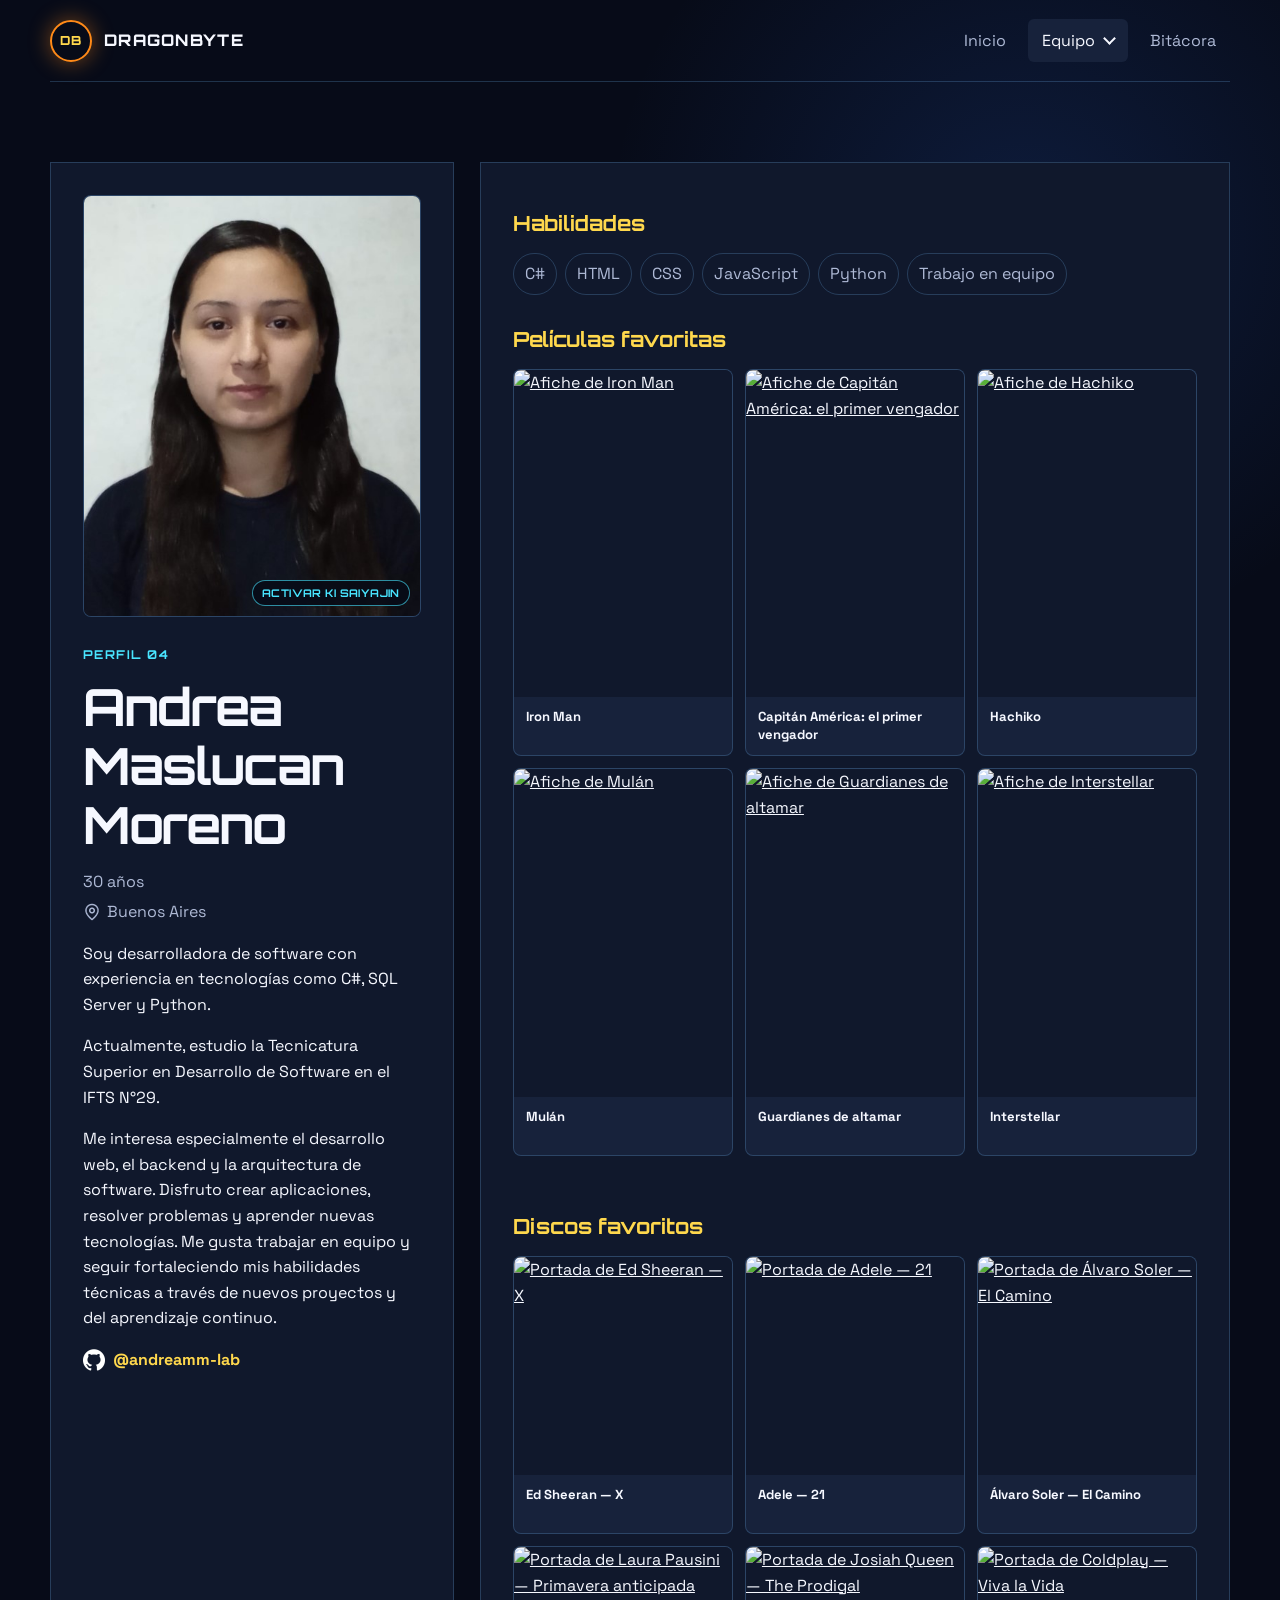
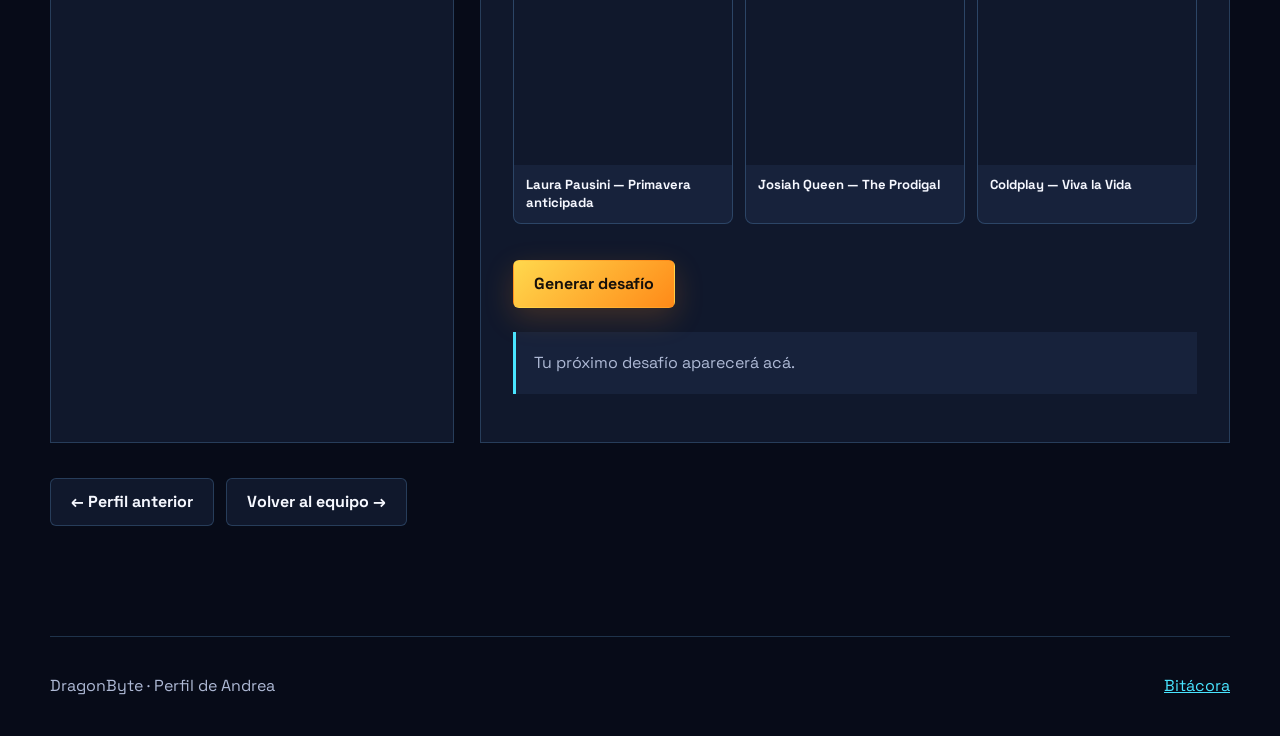
==== commit ad52e646: "agregar edades, modo saiyajin e iconografía en paginas de perfiles" ====
--- a/andrea-maslucan-moreno.html
+++ b/andrea-maslucan-moreno.html
@@ -11,7 +11,7 @@
       href="https://fonts.googleapis.com/css2?family=Orbitron:wght@500;700;800&family=Space+Grotesk:wght@400;500;600;700&display=swap"
       rel="stylesheet"
     >
-    <link rel="stylesheet" href="css/styles.css?v=14">
+    <link rel="stylesheet" href="css/styles.css?v=18">
     <script src="js/main.js?v=7" defer></script>
     <script src="js/perfiles.js" defer></script>
   </head>
@@ -63,11 +63,18 @@
           </button>
           <p class="eyebrow">PERFIL 04</p>
           <h1>Andrea Maslucan Moreno</h1>
-          <p class="profile-meta">Buenos Aires</p>
+          <p class="profile-meta profile-age">30 años</p>
+          <p class="profile-meta profile-location">
+            <img src="img/ubicacion.webp" width="18" height="18" alt="" aria-hidden="true">
+            Buenos Aires
+          </p>
           <p>Soy desarrolladora de software con experiencia en tecnologías como C#, SQL Server y Python.</p>
           <p>Actualmente, estudio la Tecnicatura Superior en Desarrollo de Software en el IFTS N°29.</p>
           <p>Me interesa especialmente el desarrollo web, el backend y la arquitectura de software. Disfruto crear aplicaciones, resolver problemas y aprender nuevas tecnologías. Me gusta trabajar en equipo y seguir fortaleciendo mis habilidades técnicas a través de nuevos proyectos y del aprendizaje continuo.</p>
-          <a class="text-link" href="https://github.com/andreamm-lab">GitHub →</a>
+          <a class="text-link profile-github" href="https://github.com/andreamm-lab">
+            <img src="img/github.webp" width="22" height="22" alt="GitHub">
+            <span>@andreamm-lab</span>
+          </a>
         </section>
         <section class="profile-details">
           <h2>Habilidades</h2>
--- a/css/styles.css
+++ b/css/styles.css
@@ -735,6 +735,440 @@
   margin-bottom: 65px;
 }
 
+.bitacora-intro {
+  max-width: none;
+  margin-bottom: 24px;
+}
+
+.bitacora-intro > p:not(.eyebrow) {
+  max-width: 850px;
+  color: var(--muted);
+}
+
+.back-to-top {
+  position: fixed;
+  right: max(16px, env(safe-area-inset-right));
+  bottom: max(16px, env(safe-area-inset-bottom));
+  z-index: 6;
+  width: 52px;
+  height: 52px;
+  padding: 0;
+  border-radius: 50%;
+  font-size: 1.75rem;
+  line-height: 1;
+  transition: transform .2s ease, box-shadow .2s ease;
+}
+
+.back-to-top:hover {
+  box-shadow: 0 0 24px rgba(255, 138, 24, .45);
+}
+
+.back-to-top:focus-visible {
+  outline: 2px solid var(--cyan);
+  outline-offset: 4px;
+}
+
+.bitacora-footer {
+  padding-right: 72px;
+}
+
+.log-timeline {
+  width: 100%;
+  margin: 0 0 38px;
+}
+
+.log-timeline[hidden] {
+  display: none;
+}
+
+.log-timeline-events::before {
+  position: absolute;
+  top: 69px;
+  right: 50px;
+  left: 50px;
+  height: 2px;
+  background: linear-gradient(90deg, rgba(255, 138, 24, .7), rgba(181, 198, 216, .6));
+  content: "";
+  pointer-events: none;
+}
+
+.log-timeline-scroll {
+  min-width: 0;
+  overflow-x: auto;
+  overscroll-behavior-x: contain;
+  scrollbar-width: thin;
+  scrollbar-color: var(--border) transparent;
+}
+
+.log-timeline-events {
+  position: relative;
+  display: flex;
+  align-items: center;
+  justify-content: space-between;
+  gap: clamp(18px, 5vw, 66px);
+  width: max-content;
+  min-width: 100%;
+  margin: 0;
+  padding: 44px 24px 28px;
+  list-style: none;
+}
+
+.log-timeline-events > li {
+  position: relative;
+  isolation: isolate;
+  display: grid;
+  flex: 0 0 52px;
+  place-items: center;
+  height: 52px;
+}
+
+.log-timeline-events > li::before,
+.log-timeline-events > li::after {
+  position: absolute;
+  z-index: -1;
+  top: -30px;
+  left: 50%;
+  width: 68px;
+  height: 82px;
+  background: linear-gradient(to top, #fff1a8 5%, var(--yellow) 30%, var(--orange) 68%, #ed420a);
+  clip-path: polygon(50% 0%, 57% 24%, 67% 10%, 70% 37%, 86% 22%, 83% 53%, 100% 42%, 94% 77%, 80% 94%, 50% 100%, 20% 94%, 6% 77%, 0% 42%, 17% 53%, 14% 22%, 30% 37%, 33% 10%, 43% 24%);
+  content: "";
+  opacity: 0;
+  pointer-events: none;
+  transform: translateX(-50%) scale(.9, .8);
+  transform-origin: 50% 95%;
+  transition: opacity .2s ease, transform .2s ease;
+}
+
+.log-timeline-events > li::after {
+  top: -18px;
+  width: 52px;
+  height: 70px;
+  background: linear-gradient(to top, #fff8d6, var(--yellow) 55%, #ffb32c);
+}
+
+.log-timeline-events > .log-timeline-action::before {
+  background: linear-gradient(to top, #ecfbff 5%, #b3ecff 30%, #69cfff 68%, #349bdb);
+}
+
+.log-timeline-events > .log-timeline-action::after {
+  background: linear-gradient(to top, #f5fdff, #d4f5ff 55%, #93deff);
+}
+
+.log-timeline-events > li:is(:hover, :focus-within)::before,
+.log-timeline-events > li:is(:hover, :focus-within)::after {
+  opacity: 1;
+  transform: translateX(-50%);
+  animation: timeline-fire .65s ease-in-out infinite alternate;
+}
+
+.log-timeline-events > li:is(:hover, :focus-within)::after {
+  animation-duration: .45s;
+  animation-delay: -.2s;
+  animation-direction: alternate-reverse;
+}
+
+@keyframes timeline-fire {
+  from {
+    transform: translateX(-50%) scale(.96, .94) skewX(-3deg);
+  }
+  to {
+    transform: translateX(-50%) scale(1.04, 1.05) skewX(3deg);
+  }
+}
+
+.log-timeline-link {
+  display: grid;
+  place-items: center;
+  width: 48px;
+  height: 48px;
+  border-radius: 50%;
+  text-decoration: none;
+}
+
+.log-timeline-number {
+  display: grid;
+  place-items: center;
+  width: 38px;
+  height: 38px;
+  border: 1px solid rgba(255, 216, 77, .45);
+  border-radius: 50%;
+  background: var(--orange);
+  color: #241205;
+  font: 800 .76rem var(--display);
+  box-shadow: 0 0 18px rgba(255, 138, 24, .15);
+  transition: background-color .2s ease, box-shadow .2s ease, transform .2s ease;
+}
+
+.log-timeline-link:hover .log-timeline-number,
+.log-timeline-link:focus-visible .log-timeline-number {
+  background: var(--yellow);
+  box-shadow: 0 0 14px rgba(255, 216, 77, .7), 0 0 30px rgba(255, 98, 0, .6);
+  transform: translateY(-2px);
+}
+
+.log-timeline-add {
+  position: relative;
+  display: grid;
+  place-items: center;
+  width: 52px;
+  height: 52px;
+  margin: 0;
+  padding: 0;
+  border: 1px solid #cfdfed;
+  border-radius: 50%;
+  background: radial-gradient(circle at 30% 22%, #f0f6fa, #c3d2df 28%, #91a8bc 62%, #647e98);
+  color: #14283f;
+  box-shadow:
+    inset 2px 2px 4px rgba(255, 255, 255, .6),
+    inset -3px -4px 8px rgba(23, 44, 70, .35),
+    0 0 0 4px rgba(145, 168, 188, .08),
+    0 6px 16px rgba(0, 0, 0, .3),
+    0 0 24px rgba(120, 191, 255, .14);
+  cursor: pointer;
+  transition: border-color .2s ease, box-shadow .2s ease, transform .2s ease;
+}
+
+.log-timeline-add > span {
+  position: relative;
+  width: 22px;
+  height: 22px;
+  font-size: 0;
+  pointer-events: none;
+}
+
+.log-timeline-add > span::before,
+.log-timeline-add > span::after {
+  position: absolute;
+  top: 50%;
+  left: 50%;
+  width: 22px;
+  height: 3px;
+  border-radius: 2px;
+  background: currentColor;
+  content: "";
+  transform: translate(-50%, -50%);
+}
+
+.log-timeline-add > span::after {
+  transform: translate(-50%, -50%) rotate(90deg);
+}
+
+.log-timeline-add:hover,
+.log-timeline-add:focus-visible {
+  border-color: #dcf7ff;
+  box-shadow:
+    inset 2px 2px 5px rgba(255, 255, 255, .75),
+    inset -3px -4px 8px rgba(23, 44, 70, .25),
+    0 0 0 4px rgba(105, 207, 255, .2),
+    0 8px 20px rgba(0, 0, 0, .35),
+    0 0 30px rgba(105, 207, 255, .6);
+  transform: translateY(-2px) scale(1.05);
+}
+
+.log-timeline-add:active {
+  transform: translateY(0) scale(.97);
+  box-shadow:
+    inset 1px 2px 6px rgba(23, 44, 70, .35),
+    0 0 0 4px rgba(120, 191, 255, .12),
+    0 2px 8px rgba(0, 0, 0, .25);
+}
+
+.log-timeline-link:focus-visible,
+.log-timeline-add:focus-visible,
+.log-add-event:focus-visible,
+.log-dialog :is(button, input, select, textarea):focus-visible {
+  outline: 2px solid var(--cyan);
+  outline-offset: 3px;
+}
+
+.log-status {
+  margin: -12px 0 24px;
+  color: var(--cyan);
+}
+
+.log-status:empty {
+  margin: 0;
+}
+
+body.log-dialog-open {
+  overflow: hidden;
+}
+
+.log-dialog {
+  width: min(680px, calc(100% - 32px));
+  max-height: 90vh;
+  max-height: 90dvh;
+  margin: auto;
+  padding: 28px;
+  overflow-y: auto;
+  border: 1px solid rgba(120, 191, 255, .36);
+  border-radius: 16px;
+  background: var(--surface);
+  color: var(--text);
+  box-shadow: var(--shadow);
+  color-scheme: dark;
+  scrollbar-width: thin;
+  scrollbar-color: var(--border) transparent;
+}
+
+.log-dialog::backdrop {
+  background: rgba(3, 7, 18, .78);
+  backdrop-filter: blur(5px);
+}
+
+.log-dialog-header {
+  display: flex;
+  align-items: flex-start;
+  justify-content: space-between;
+  gap: 16px;
+  margin-bottom: 24px;
+}
+
+.log-dialog-header .eyebrow {
+  margin-bottom: 8px;
+}
+
+.log-dialog-header h2 {
+  margin: 0;
+  font-size: clamp(1.25rem, 4vw, 1.7rem);
+}
+
+.log-dialog-close {
+  display: grid;
+  flex: 0 0 40px;
+  place-items: center;
+  width: 40px;
+  height: 40px;
+  padding: 0;
+  border: 1px solid var(--border);
+  border-radius: 50%;
+  background: var(--surface-2);
+  color: var(--muted);
+  font-size: 1.7rem;
+  line-height: 1;
+  cursor: pointer;
+}
+
+.log-dialog-close:hover {
+  color: var(--text);
+  border-color: var(--orange);
+}
+
+.log-form {
+  display: grid;
+  gap: 18px;
+}
+
+.log-form-row {
+  display: grid;
+  grid-template-columns: 100px minmax(0, 1fr) minmax(0, 1fr);
+  gap: 14px;
+}
+
+.log-field {
+  display: grid;
+  min-width: 0;
+  gap: 7px;
+  font-size: .9rem;
+  font-weight: 700;
+}
+
+.log-field :is(input, select, textarea) {
+  width: 100%;
+  min-width: 0;
+  min-height: 46px;
+  padding: 10px 12px;
+  border: 1px solid var(--border);
+  border-radius: 6px;
+  background: var(--bg);
+  color: var(--text);
+  font: 400 1rem/1.5 var(--body);
+}
+
+.log-field :is(input, textarea)::placeholder {
+  color: var(--muted);
+  opacity: .75;
+}
+
+.log-field input[readonly] {
+  background: var(--surface-2);
+  color: var(--orange);
+  font-weight: 700;
+}
+
+.log-field textarea {
+  min-height: 92px;
+  resize: vertical;
+}
+
+.log-form-note {
+  margin: 0;
+  color: var(--muted);
+  font-size: .84rem;
+  font-weight: 400;
+}
+
+.log-form-actions {
+  display: flex;
+  flex-wrap: wrap;
+  justify-content: flex-end;
+  gap: 12px;
+  padding-top: 4px;
+}
+
+.log-filters {
+  display: flex;
+  flex-wrap: wrap;
+  align-items: flex-end;
+  gap: 18px;
+  margin-bottom: 22px;
+  padding: 20px;
+  border: 1px solid var(--border);
+  border-radius: 12px;
+  background: var(--surface);
+}
+
+.log-filters[hidden], .log-entry[hidden] {
+  display: none;
+}
+
+.log-filters .log-field {
+  flex: 0 1 220px;
+}
+
+.log-filters select {
+  appearance: none;
+  padding-right: 44px;
+  background-image: url("data:image/svg+xml,%3Csvg xmlns='http://www.w3.org/2000/svg' viewBox='0 0 12 8' fill='none'%3E%3Cpath d='M1 1.5 6 6.5 11 1.5' stroke='%23aeb9d5' stroke-width='2' stroke-linecap='round' stroke-linejoin='round'/%3E%3C/svg%3E");
+  background-repeat: no-repeat;
+  background-position: right 16px center;
+  background-size: 12px 8px;
+  color-scheme: dark;
+  cursor: pointer;
+}
+
+.log-filters select:focus-visible {
+  outline: 2px solid var(--cyan);
+  outline-offset: 3px;
+}
+
+@media (forced-colors: active) {
+  .log-filters select {
+    appearance: auto;
+    padding-right: 12px;
+    background-image: none;
+  }
+}
+
+.log-filter-summary {
+  flex: 1 1 180px;
+  margin: 0 0 11px auto;
+  color: var(--muted);
+  font-size: .88rem;
+  text-align: right;
+}
+
 .timeline {
   display: grid;
   gap: 22px;
@@ -742,11 +1176,26 @@
 
 .log-entry {
   display: grid;
-  grid-template-columns: 110px 1fr;
+  grid-template-columns: 110px minmax(0, 1fr);
   gap: 24px;
   padding: 30px;
   border: 1px solid var(--border);
   background: var(--surface);
+  scroll-margin-top: 24px;
+  overflow-wrap: anywhere;
+}
+
+.log-entry:target {
+  border-color: var(--orange);
+}
+
+.log-entry:focus-visible {
+  outline: 2px solid var(--cyan);
+  outline-offset: 4px;
+}
+
+.log-entry-copy p {
+  white-space: pre-wrap;
 }
 
 .log-entry h2 {
@@ -780,6 +1229,10 @@
   margin-top: 35px;
 }
 
+.log-add-event {
+  background: var(--orange);
+}
+
 .profile-shell {
   display: grid;
   grid-template-columns: .7fr 1.3fr;
@@ -800,8 +1253,12 @@
   aspect-ratio: 3 / 4;
 }
 
-.profile-photo-glaucia img {
+.profile-photo-glaucia .portrait-base {
   object-position: center top;
+}
+
+.profile-card .profile-photo-ignacio {
+  aspect-ratio: 1 / 1;
 }
 
 .profile-card h1 {
@@ -810,6 +1267,37 @@
 
 .profile-meta {
   color: var(--muted);
+}
+
+.profile-age {
+  margin-bottom: 4px;
+}
+
+.profile-location {
+  display: flex;
+  align-items: center;
+  gap: 6px;
+  margin-top: 0;
+}
+
+.profile-location img {
+  flex-shrink: 0;
+}
+
+.profile-github {
+  display: inline-flex;
+  align-items: center;
+  gap: 8px;
+  max-width: 100%;
+}
+
+.profile-github img {
+  flex-shrink: 0;
+}
+
+.profile-github span {
+  min-width: 0;
+  overflow-wrap: anywhere;
 }
 
 .profile-details h2 {
@@ -1028,6 +1516,27 @@
   .log-entry {
     grid-template-columns: 1fr;
   }
+  .log-filters {
+    display: grid;
+    grid-template-columns: minmax(0, 1fr);
+    padding: 18px;
+  }
+  .log-filter-summary {
+    margin: 0;
+    text-align: left;
+  }
+  .log-timeline {
+    margin-bottom: 28px;
+  }
+  .log-dialog {
+    padding: 22px;
+  }
+  .log-form-row {
+    grid-template-columns: minmax(0, 1fr);
+  }
+  .log-form-actions .button {
+    flex: 1;
+  }
   .site-footer {
     align-items: flex-start;
     flex-direction: column;
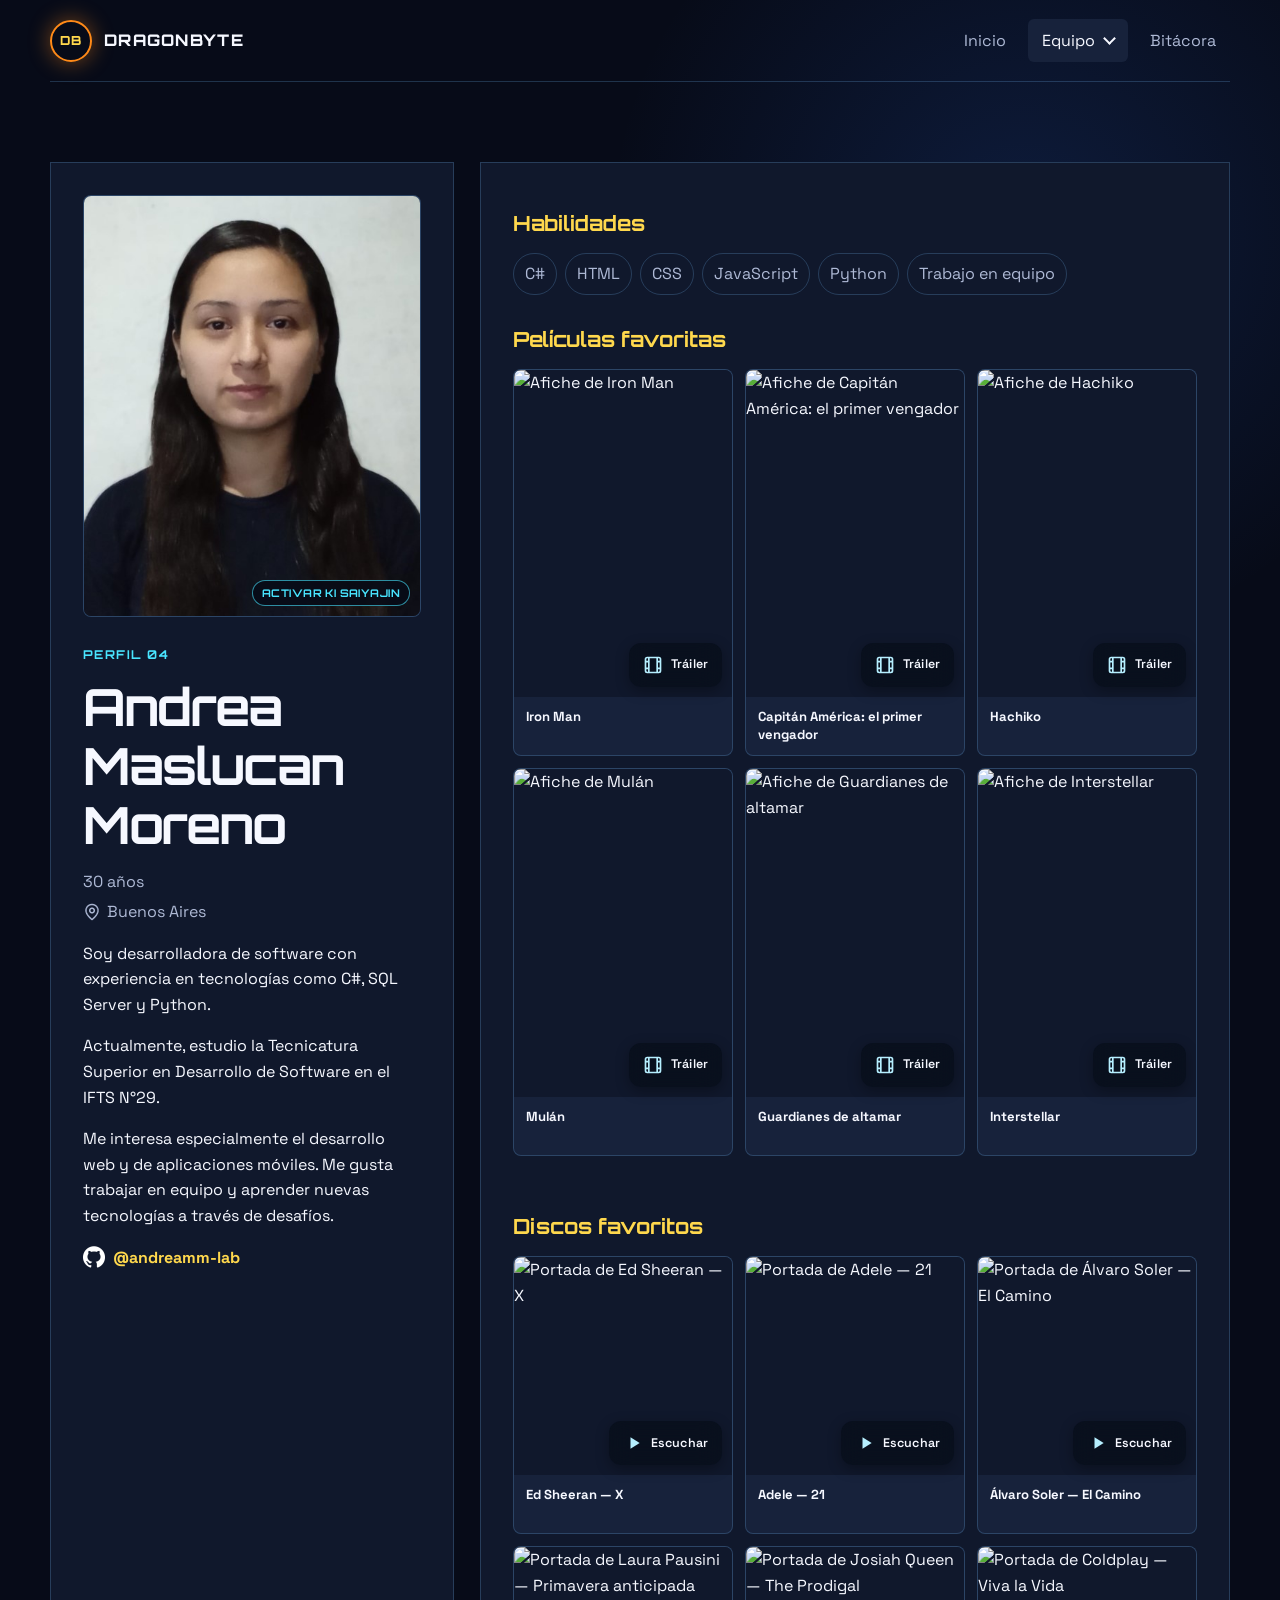
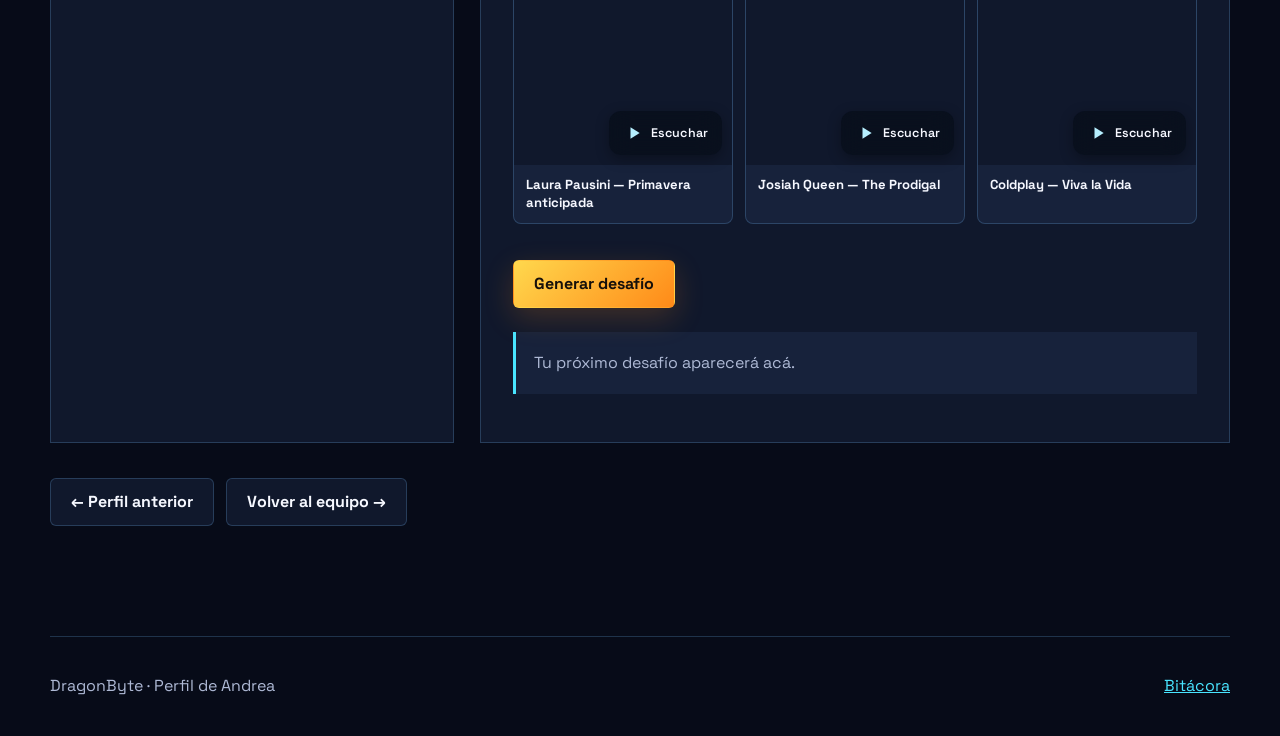
==== commit 4bfa5a22: "agregar boton de trailer y de escuchar en los perfiles" ====
--- a/andrea-maslucan-moreno.html
+++ b/andrea-maslucan-moreno.html
@@ -11,7 +11,7 @@
       href="https://fonts.googleapis.com/css2?family=Orbitron:wght@500;700;800&family=Space+Grotesk:wght@400;500;600;700&display=swap"
       rel="stylesheet"
     >
-    <link rel="stylesheet" href="css/styles.css?v=18">
+    <link rel="stylesheet" href="css/styles.css?v=20">
     <script src="js/main.js?v=7" defer></script>
     <script src="js/perfiles.js" defer></script>
   </head>
@@ -70,7 +70,7 @@
           </p>
           <p>Soy desarrolladora de software con experiencia en tecnologías como C#, SQL Server y Python.</p>
           <p>Actualmente, estudio la Tecnicatura Superior en Desarrollo de Software en el IFTS N°29.</p>
-          <p>Me interesa especialmente el desarrollo web, el backend y la arquitectura de software. Disfruto crear aplicaciones, resolver problemas y aprender nuevas tecnologías. Me gusta trabajar en equipo y seguir fortaleciendo mis habilidades técnicas a través de nuevos proyectos y del aprendizaje continuo.</p>
+          <p>Me interesa especialmente el desarrollo web y de aplicaciones móviles. Me gusta trabajar en equipo y aprender nuevas tecnologías a través de desafíos.</p>
           <a class="text-link profile-github" href="https://github.com/andreamm-lab">
             <img src="img/github.webp" width="22" height="22" alt="GitHub">
             <span>@andreamm-lab</span>
@@ -92,57 +92,243 @@
               <h2>Películas favoritas</h2>
               <div class="media-grid">
                 <article class="media-card">
-                  <a href="https://en.wikipedia.org/?curid=5676692"><img src="https://upload.wikimedia.org/wikipedia/en/0/02/Iron_Man_%282008_film%29_poster.jpg?utm_source=en.wikipedia.org&amp;utm_campaign=api&amp;utm_content=original" alt="Afiche de Iron Man" loading="lazy"></a>
+                  <div class="media-artwork">
+                    <img src="https://upload.wikimedia.org/wikipedia/en/0/02/Iron_Man_%282008_film%29_poster.jpg?utm_source=en.wikipedia.org&amp;utm_campaign=api&amp;utm_content=original" alt="Afiche de Iron Man" loading="lazy">
+                    <a
+                      class="media-action"
+                      href="https://www.youtube.com/watch?v=8ugaeA-nMTc"
+                      target="_blank"
+                      rel="noopener noreferrer"
+                      aria-label="Ver tráiler de Iron Man en YouTube (se abre en una pestaña nueva)"
+                      title="Ver tráiler de Iron Man en YouTube (se abre en una pestaña nueva)"
+                    >
+                      <svg width="20" height="20" viewBox="0 0 24 24" aria-hidden="true" focusable="false">
+                        <rect x="3" y="3" width="18" height="18" rx="2" fill="none" stroke="currentColor" stroke-width="2"/>
+                        <path d="M7 3v18M17 3v18M3 8h4M3 16h4M17 8h4M17 16h4" fill="none" stroke="currentColor" stroke-width="2"/>
+                      </svg>
+                      <span>Tráiler</span>
+                    </a>
+                  </div>
                   <h3>Iron Man</h3>
                 </article>
                 <article class="media-card">
-                  <a href="https://en.wikipedia.org/?curid=26999426"><img src="https://upload.wikimedia.org/wikipedia/en/3/37/Captain_America_The_First_Avenger_poster.jpg?utm_source=en.wikipedia.org&amp;utm_campaign=api&amp;utm_content=original" alt="Afiche de Capitán América: el primer vengador" loading="lazy"></a>
+                  <div class="media-artwork">
+                    <img src="https://upload.wikimedia.org/wikipedia/en/3/37/Captain_America_The_First_Avenger_poster.jpg?utm_source=en.wikipedia.org&amp;utm_campaign=api&amp;utm_content=original" alt="Afiche de Capitán América: el primer vengador" loading="lazy">
+                    <a
+                      class="media-action"
+                      href="https://www.youtube.com/watch?v=W4DlMggBPvc"
+                      target="_blank"
+                      rel="noopener noreferrer"
+                      aria-label="Ver tráiler de Capitán América: el primer vengador en YouTube (se abre en una pestaña nueva)"
+                      title="Ver tráiler de Capitán América: el primer vengador en YouTube (se abre en una pestaña nueva)"
+                    >
+                      <svg width="20" height="20" viewBox="0 0 24 24" aria-hidden="true" focusable="false">
+                        <rect x="3" y="3" width="18" height="18" rx="2" fill="none" stroke="currentColor" stroke-width="2"/>
+                        <path d="M7 3v18M17 3v18M3 8h4M3 16h4M17 8h4M17 16h4" fill="none" stroke="currentColor" stroke-width="2"/>
+                      </svg>
+                      <span>Tráiler</span>
+                    </a>
+                  </div>
                   <h3>Capitán América: el primer vengador</h3>
                 </article>
                 <article class="media-card">
-                  <a href="https://en.wikipedia.org/?curid=18571859"><img src="https://upload.wikimedia.org/wikipedia/en/b/be/Hachi_poster.jpg?utm_source=en.wikipedia.org&amp;utm_campaign=api&amp;utm_content=original" alt="Afiche de Hachiko" loading="lazy"></a>
+                  <div class="media-artwork">
+                    <img src="https://upload.wikimedia.org/wikipedia/en/b/be/Hachi_poster.jpg?utm_source=en.wikipedia.org&amp;utm_campaign=api&amp;utm_content=original" alt="Afiche de Hachiko" loading="lazy">
+                    <a
+                      class="media-action"
+                      href="https://www.youtube.com/watch?v=QYzHJyry9Cs"
+                      target="_blank"
+                      rel="noopener noreferrer"
+                      aria-label="Ver tráiler de Hachiko en YouTube (se abre en una pestaña nueva)"
+                      title="Ver tráiler de Hachiko en YouTube (se abre en una pestaña nueva)"
+                    >
+                      <svg width="20" height="20" viewBox="0 0 24 24" aria-hidden="true" focusable="false">
+                        <rect x="3" y="3" width="18" height="18" rx="2" fill="none" stroke="currentColor" stroke-width="2"/>
+                        <path d="M7 3v18M17 3v18M3 8h4M3 16h4M17 8h4M17 16h4" fill="none" stroke="currentColor" stroke-width="2"/>
+                      </svg>
+                      <span>Tráiler</span>
+                    </a>
+                  </div>
                   <h3>Hachiko</h3>
                 </article>
                 <article class="media-card">
-                  <a href="https://en.wikipedia.org/?curid=55720"><img src="https://upload.wikimedia.org/wikipedia/en/a/a3/Movie_poster_mulan.JPG?utm_source=en.wikipedia.org&amp;utm_campaign=api&amp;utm_content=original" alt="Afiche de Mulán" loading="lazy"></a>
+                  <div class="media-artwork">
+                    <img src="https://upload.wikimedia.org/wikipedia/en/a/a3/Movie_poster_mulan.JPG?utm_source=en.wikipedia.org&amp;utm_campaign=api&amp;utm_content=original" alt="Afiche de Mulán" loading="lazy">
+                    <a
+                      class="media-action"
+                      href="https://www.youtube.com/watch?v=N9FbeVTWrKM"
+                      target="_blank"
+                      rel="noopener noreferrer"
+                      aria-label="Ver tráiler de Mulán en YouTube (se abre en una pestaña nueva)"
+                      title="Ver tráiler de Mulán en YouTube (se abre en una pestaña nueva)"
+                    >
+                      <svg width="20" height="20" viewBox="0 0 24 24" aria-hidden="true" focusable="false">
+                        <rect x="3" y="3" width="18" height="18" rx="2" fill="none" stroke="currentColor" stroke-width="2"/>
+                        <path d="M7 3v18M17 3v18M3 8h4M3 16h4M17 8h4M17 16h4" fill="none" stroke="currentColor" stroke-width="2"/>
+                      </svg>
+                      <span>Tráiler</span>
+                    </a>
+                  </div>
                   <h3>Mulán</h3>
                 </article>
                 <article class="media-card">
-                  <a href="https://en.wikipedia.org/?curid=3037944"><img src="https://upload.wikimedia.org/wikipedia/en/a/a6/The_Guardian_%282006_film%29_promotional_poster.jpg?utm_source=en.wikipedia.org&amp;utm_campaign=api&amp;utm_content=original" alt="Afiche de Guardianes de altamar" loading="lazy"></a>
+                  <div class="media-artwork">
+                    <img src="https://upload.wikimedia.org/wikipedia/en/a/a6/The_Guardian_%282006_film%29_promotional_poster.jpg?utm_source=en.wikipedia.org&amp;utm_campaign=api&amp;utm_content=original" alt="Afiche de Guardianes de altamar" loading="lazy">
+                    <a
+                      class="media-action"
+                      href="https://www.youtube.com/watch?v=fvVrlOS8vC4"
+                      target="_blank"
+                      rel="noopener noreferrer"
+                      aria-label="Ver tráiler de Guardianes de altamar en YouTube (se abre en una pestaña nueva)"
+                      title="Ver tráiler de Guardianes de altamar en YouTube (se abre en una pestaña nueva)"
+                    >
+                      <svg width="20" height="20" viewBox="0 0 24 24" aria-hidden="true" focusable="false">
+                        <rect x="3" y="3" width="18" height="18" rx="2" fill="none" stroke="currentColor" stroke-width="2"/>
+                        <path d="M7 3v18M17 3v18M3 8h4M3 16h4M17 8h4M17 16h4" fill="none" stroke="currentColor" stroke-width="2"/>
+                      </svg>
+                      <span>Tráiler</span>
+                    </a>
+                  </div>
                   <h3>Guardianes de altamar</h3>
                 </article>
                 <article class="media-card">
-                  <a href="https://en.wikipedia.org/?curid=6009939"><img src="https://upload.wikimedia.org/wikipedia/en/b/bc/Interstellar_film_poster.jpg?utm_source=en.wikipedia.org&amp;utm_campaign=api&amp;utm_content=original" alt="Afiche de Interstellar" loading="lazy"></a>
+                  <div class="media-artwork">
+                    <img src="https://upload.wikimedia.org/wikipedia/en/b/bc/Interstellar_film_poster.jpg?utm_source=en.wikipedia.org&amp;utm_campaign=api&amp;utm_content=original" alt="Afiche de Interstellar" loading="lazy">
+                    <a
+                      class="media-action"
+                      href="https://www.youtube.com/watch?v=zSWdZVtXT7E"
+                      target="_blank"
+                      rel="noopener noreferrer"
+                      aria-label="Ver tráiler de Interstellar en YouTube (se abre en una pestaña nueva)"
+                      title="Ver tráiler de Interstellar en YouTube (se abre en una pestaña nueva)"
+                    >
+                      <svg width="20" height="20" viewBox="0 0 24 24" aria-hidden="true" focusable="false">
+                        <rect x="3" y="3" width="18" height="18" rx="2" fill="none" stroke="currentColor" stroke-width="2"/>
+                        <path d="M7 3v18M17 3v18M3 8h4M3 16h4M17 8h4M17 16h4" fill="none" stroke="currentColor" stroke-width="2"/>
+                      </svg>
+                      <span>Tráiler</span>
+                    </a>
+                  </div>
                   <h3>Interstellar</h3>
                 </article>
               </div>
             </div>
             <div>
-              <!-- Portadas obtenidas mediante iTunes Search API; enlazan al álbum original. -->
+              <!-- Portadas obtenidas mediante iTunes Search API. -->
               <h2>Discos favoritos</h2>
               <div class="media-grid media-grid-albums">
                 <article class="media-card">
-                  <a href="https://music.apple.com/us/album/x/858518077?uo=4"><img src="https://is1-ssl.mzstatic.com/image/thumb/Music2/v4/b0/75/ec/b075ec42-a102-cde1-132b-9cddbc0d3496/825646285891.jpg/600x600bb.jpg" alt="Portada de Ed Sheeran — X" loading="lazy"></a>
+                  <div class="media-artwork">
+                    <img src="https://is1-ssl.mzstatic.com/image/thumb/Music2/v4/b0/75/ec/b075ec42-a102-cde1-132b-9cddbc0d3496/825646285891.jpg/600x600bb.jpg" alt="Portada de Ed Sheeran — X" loading="lazy">
+                    <a
+                      class="media-action"
+                      href="https://www.youtube.com/watch?v=WpyfrixXBqU"
+                      target="_blank"
+                      rel="noopener noreferrer"
+                      aria-label="Escuchar Thinking Out Loud, del disco Ed Sheeran — X en YouTube (se abre en una pestaña nueva)"
+                      title="Escuchar Thinking Out Loud, del disco Ed Sheeran — X en YouTube (se abre en una pestaña nueva)"
+                    >
+                      <svg width="20" height="20" viewBox="0 0 24 24" aria-hidden="true" focusable="false">
+                        <path d="m9 5 11 7-11 7Z" fill="currentColor"/>
+                      </svg>
+                      <span>Escuchar</span>
+                    </a>
+                  </div>
                   <h3>Ed Sheeran — X</h3>
                 </article>
                 <article class="media-card">
-                  <a href="https://music.apple.com/us/album/21/1544491232?uo=4"><img src="https://is1-ssl.mzstatic.com/image/thumb/Music221/v4/eb/ca/25/ebca2596-cd1e-b295-91a3-771c868d0a79/191404113868.png/600x600bb.jpg" alt="Portada de Adele — 21" loading="lazy"></a>
+                  <div class="media-artwork">
+                    <img src="https://is1-ssl.mzstatic.com/image/thumb/Music221/v4/eb/ca/25/ebca2596-cd1e-b295-91a3-771c868d0a79/191404113868.png/600x600bb.jpg" alt="Portada de Adele — 21" loading="lazy">
+                    <a
+                      class="media-action"
+                      href="https://www.youtube.com/watch?v=rYEDA3JcQqw"
+                      target="_blank"
+                      rel="noopener noreferrer"
+                      aria-label="Escuchar Rolling in the Deep, del disco Adele — 21 en YouTube (se abre en una pestaña nueva)"
+                      title="Escuchar Rolling in the Deep, del disco Adele — 21 en YouTube (se abre en una pestaña nueva)"
+                    >
+                      <svg width="20" height="20" viewBox="0 0 24 24" aria-hidden="true" focusable="false">
+                        <path d="m9 5 11 7-11 7Z" fill="currentColor"/>
+                      </svg>
+                      <span>Escuchar</span>
+                    </a>
+                  </div>
                   <h3>Adele — 21</h3>
                 </article>
                 <article class="media-card">
-                  <a href="https://music.apple.com/us/album/el-camino/1800537459?uo=4"><img src="https://is1-ssl.mzstatic.com/image/thumb/Music221/v4/97/10/1b/97101b83-5325-3272-2208-601ebfe71f4e/196872960501.jpg/600x600bb.jpg" alt="Portada de Álvaro Soler — El Camino" loading="lazy"></a>
+                  <div class="media-artwork">
+                    <img src="https://is1-ssl.mzstatic.com/image/thumb/Music221/v4/97/10/1b/97101b83-5325-3272-2208-601ebfe71f4e/196872960501.jpg/600x600bb.jpg" alt="Portada de Álvaro Soler — El Camino" loading="lazy">
+                    <a
+                      class="media-action"
+                      href="https://www.youtube.com/watch?v=5783mCXsE6c"
+                      target="_blank"
+                      rel="noopener noreferrer"
+                      aria-label="Escuchar Con Calma, del disco Álvaro Soler — El Camino en YouTube (se abre en una pestaña nueva)"
+                      title="Escuchar Con Calma, del disco Álvaro Soler — El Camino en YouTube (se abre en una pestaña nueva)"
+                    >
+                      <svg width="20" height="20" viewBox="0 0 24 24" aria-hidden="true" focusable="false">
+                        <path d="m9 5 11 7-11 7Z" fill="currentColor"/>
+                      </svg>
+                      <span>Escuchar</span>
+                    </a>
+                  </div>
                   <h3>Álvaro Soler — El Camino</h3>
                 </article>
                 <article class="media-card">
-                  <a href="https://music.apple.com/us/album/primavera-anticipada/315381089?uo=4"><img src="https://is1-ssl.mzstatic.com/image/thumb/Music/29/2e/3e/mzi.llgckzrr.jpg/600x600bb.jpg" alt="Portada de Laura Pausini — Primavera anticipada" loading="lazy"></a>
+                  <div class="media-artwork">
+                    <img src="https://is1-ssl.mzstatic.com/image/thumb/Music/29/2e/3e/mzi.llgckzrr.jpg/600x600bb.jpg" alt="Portada de Laura Pausini — Primavera anticipada" loading="lazy">
+                    <a
+                      class="media-action"
+                      href="https://www.youtube.com/watch?v=-ceB50jJObM"
+                      target="_blank"
+                      rel="noopener noreferrer"
+                      aria-label="Escuchar Primavera anticipada, del disco Laura Pausini — Primavera anticipada en YouTube (se abre en una pestaña nueva)"
+                      title="Escuchar Primavera anticipada, del disco Laura Pausini — Primavera anticipada en YouTube (se abre en una pestaña nueva)"
+                    >
+                      <svg width="20" height="20" viewBox="0 0 24 24" aria-hidden="true" focusable="false">
+                        <path d="m9 5 11 7-11 7Z" fill="currentColor"/>
+                      </svg>
+                      <span>Escuchar</span>
+                    </a>
+                  </div>
                   <h3>Laura Pausini — Primavera anticipada</h3>
                 </article>
                 <article class="media-card">
-                  <a href="https://music.apple.com/us/album/the-prodigal/1744840372?uo=4"><img src="https://is1-ssl.mzstatic.com/image/thumb/Music221/v4/c9/74/85/c97485f6-26db-f7d2-483e-f80a1f454a36/artwork.jpg/600x600bb.jpg" alt="Portada de Josiah Queen — The Prodigal" loading="lazy"></a>
+                  <div class="media-artwork">
+                    <img src="https://is1-ssl.mzstatic.com/image/thumb/Music221/v4/c9/74/85/c97485f6-26db-f7d2-483e-f80a1f454a36/artwork.jpg/600x600bb.jpg" alt="Portada de Josiah Queen — The Prodigal" loading="lazy">
+                    <a
+                      class="media-action"
+                      href="https://www.youtube.com/watch?v=3B3hC706X90"
+                      target="_blank"
+                      rel="noopener noreferrer"
+                      aria-label="Escuchar The Prodigal, del disco Josiah Queen — The Prodigal en YouTube (se abre en una pestaña nueva)"
+                      title="Escuchar The Prodigal, del disco Josiah Queen — The Prodigal en YouTube (se abre en una pestaña nueva)"
+                    >
+                      <svg width="20" height="20" viewBox="0 0 24 24" aria-hidden="true" focusable="false">
+                        <path d="m9 5 11 7-11 7Z" fill="currentColor"/>
+                      </svg>
+                      <span>Escuchar</span>
+                    </a>
+                  </div>
                   <h3>Josiah Queen — The Prodigal</h3>
                 </article>
                 <article class="media-card">
-                  <a href="https://music.apple.com/us/album/viva-la-vida-or-death-and-all-his-friends/1122773394?uo=4"><img src="https://is1-ssl.mzstatic.com/image/thumb/Music115/v4/52/aa/85/52aa851f-15b7-6322-f91f-df84b15b7b19/190295978044.jpg/600x600bb.jpg" alt="Portada de Coldplay — Viva la Vida" loading="lazy"></a>
+                  <div class="media-artwork">
+                    <img src="https://is1-ssl.mzstatic.com/image/thumb/Music115/v4/52/aa/85/52aa851f-15b7-6322-f91f-df84b15b7b19/190295978044.jpg/600x600bb.jpg" alt="Portada de Coldplay — Viva la Vida" loading="lazy">
+                    <a
+                      class="media-action"
+                      href="https://www.youtube.com/watch?v=dvgZkm1xWPE"
+                      target="_blank"
+                      rel="noopener noreferrer"
+                      aria-label="Escuchar Viva la Vida, del disco Coldplay — Viva la Vida en YouTube (se abre en una pestaña nueva)"
+                      title="Escuchar Viva la Vida, del disco Coldplay — Viva la Vida en YouTube (se abre en una pestaña nueva)"
+                    >
+                      <svg width="20" height="20" viewBox="0 0 24 24" aria-hidden="true" focusable="false">
+                        <path d="m9 5 11 7-11 7Z" fill="currentColor"/>
+                      </svg>
+                      <span>Escuchar</span>
+                    </a>
+                  </div>
                   <h3>Coldplay — Viva la Vida</h3>
                 </article>
               </div>
--- a/css/styles.css
+++ b/css/styles.css
@@ -1348,6 +1348,65 @@
   background: var(--surface-2);
 }
 
+.media-artwork {
+  position: relative;
+}
+
+.media-artwork > a:not(.media-action) {
+  display: block;
+}
+
+.media-action {
+  position: absolute;
+  right: 10px;
+  bottom: 10px;
+  display: inline-flex;
+  align-items: center;
+  justify-content: center;
+  gap: 8px;
+  min-width: 44px;
+  min-height: 44px;
+  max-width: calc(100% - 20px);
+  padding: 10px 14px;
+  border: 0;
+  border-radius: 12px;
+  background: rgba(9, 15, 28, .88);
+  color: var(--text);
+  box-shadow: 0 4px 14px rgba(0, 0, 0, .3);
+  -webkit-backdrop-filter: blur(12px);
+  backdrop-filter: blur(12px);
+  font-size: .78rem;
+  font-weight: 600;
+  line-height: 1.2;
+  letter-spacing: .01em;
+  text-decoration: none;
+  transition: background-color .2s ease, box-shadow .2s ease, transform .2s ease;
+}
+
+.media-action svg {
+  flex-shrink: 0;
+  width: 20px;
+  height: 20px;
+  color: #b6efff;
+}
+
+.media-action:hover,
+.media-action:focus-visible {
+  background: rgba(31, 45, 68, .98);
+  box-shadow: 0 7px 20px rgba(0, 0, 0, .4);
+  transform: translateY(-2px);
+}
+
+.media-action:focus-visible {
+  outline: 2px solid var(--cyan);
+  outline-offset: 3px;
+}
+
+.media-action:active {
+  transform: translateY(0);
+  box-shadow: 0 2px 8px rgba(0, 0, 0, .3);
+}
+
 .media-card img {
   display: block;
   width: 100%;
